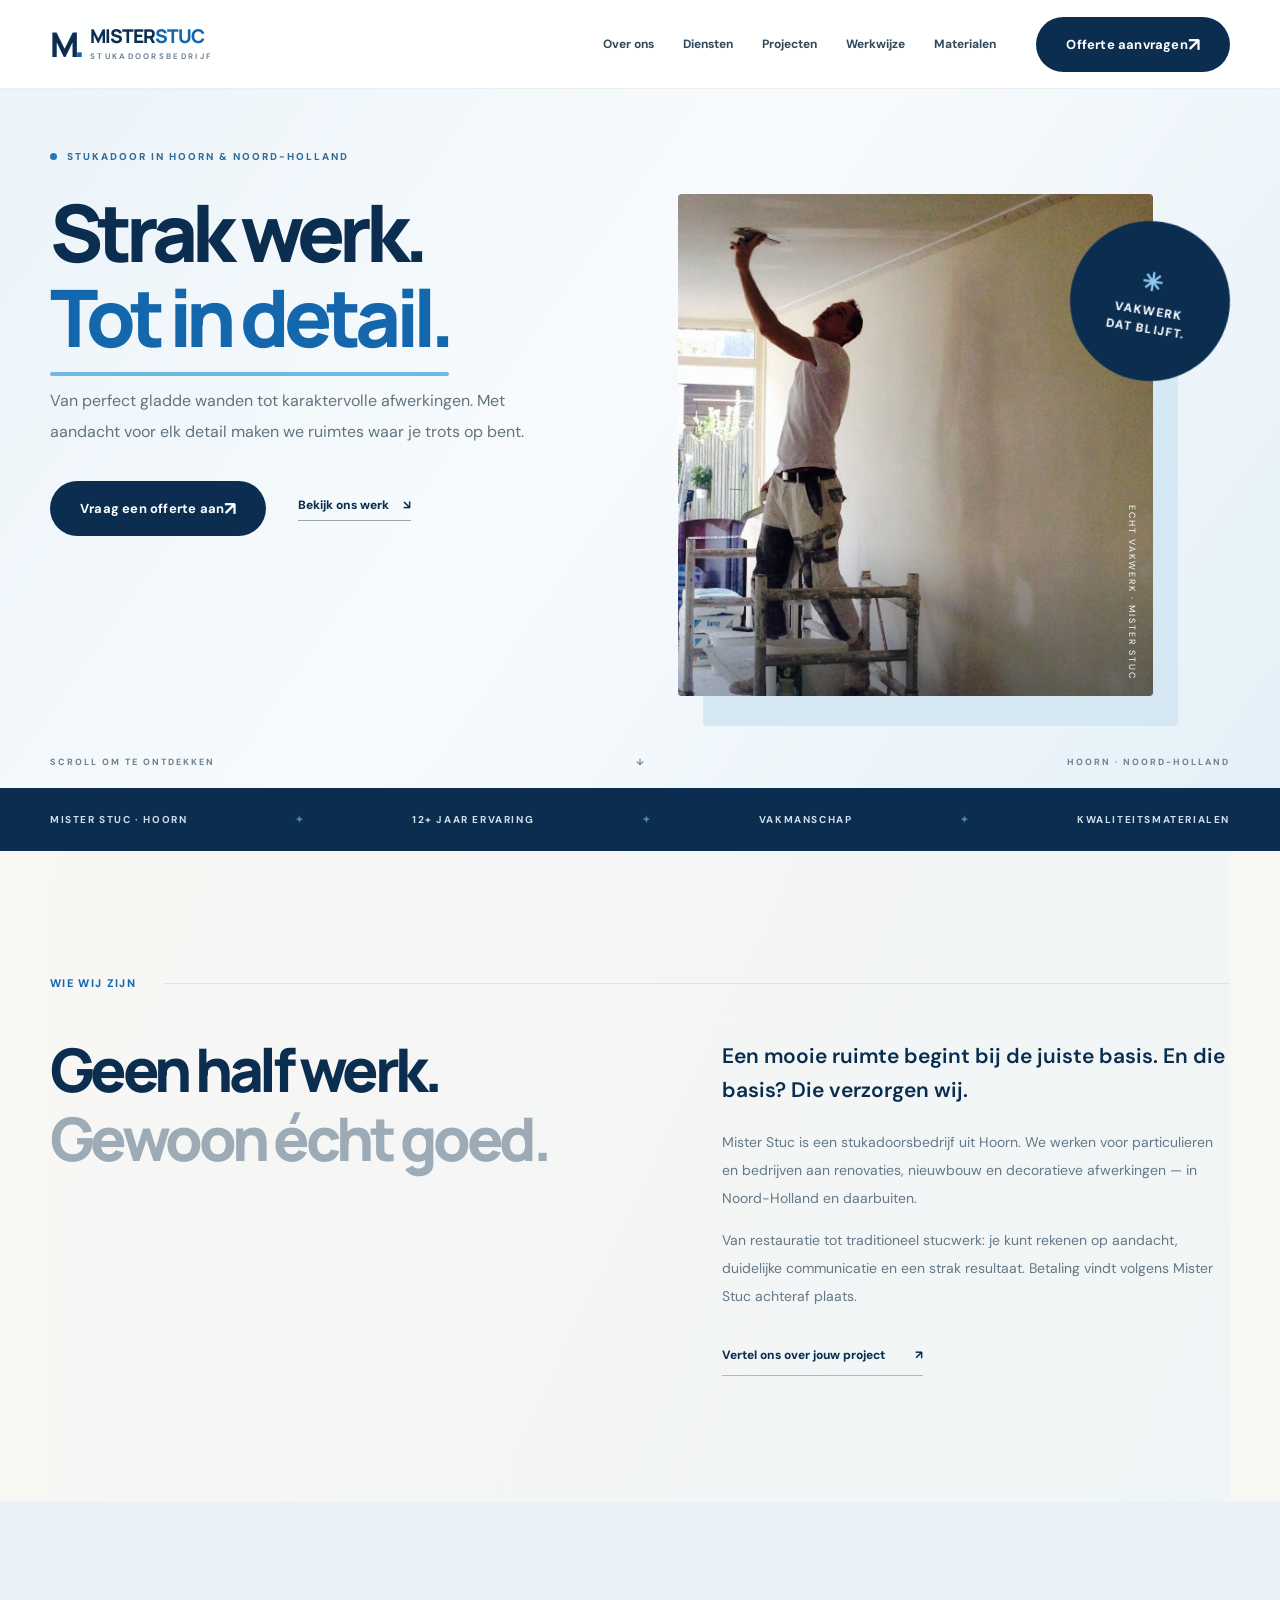
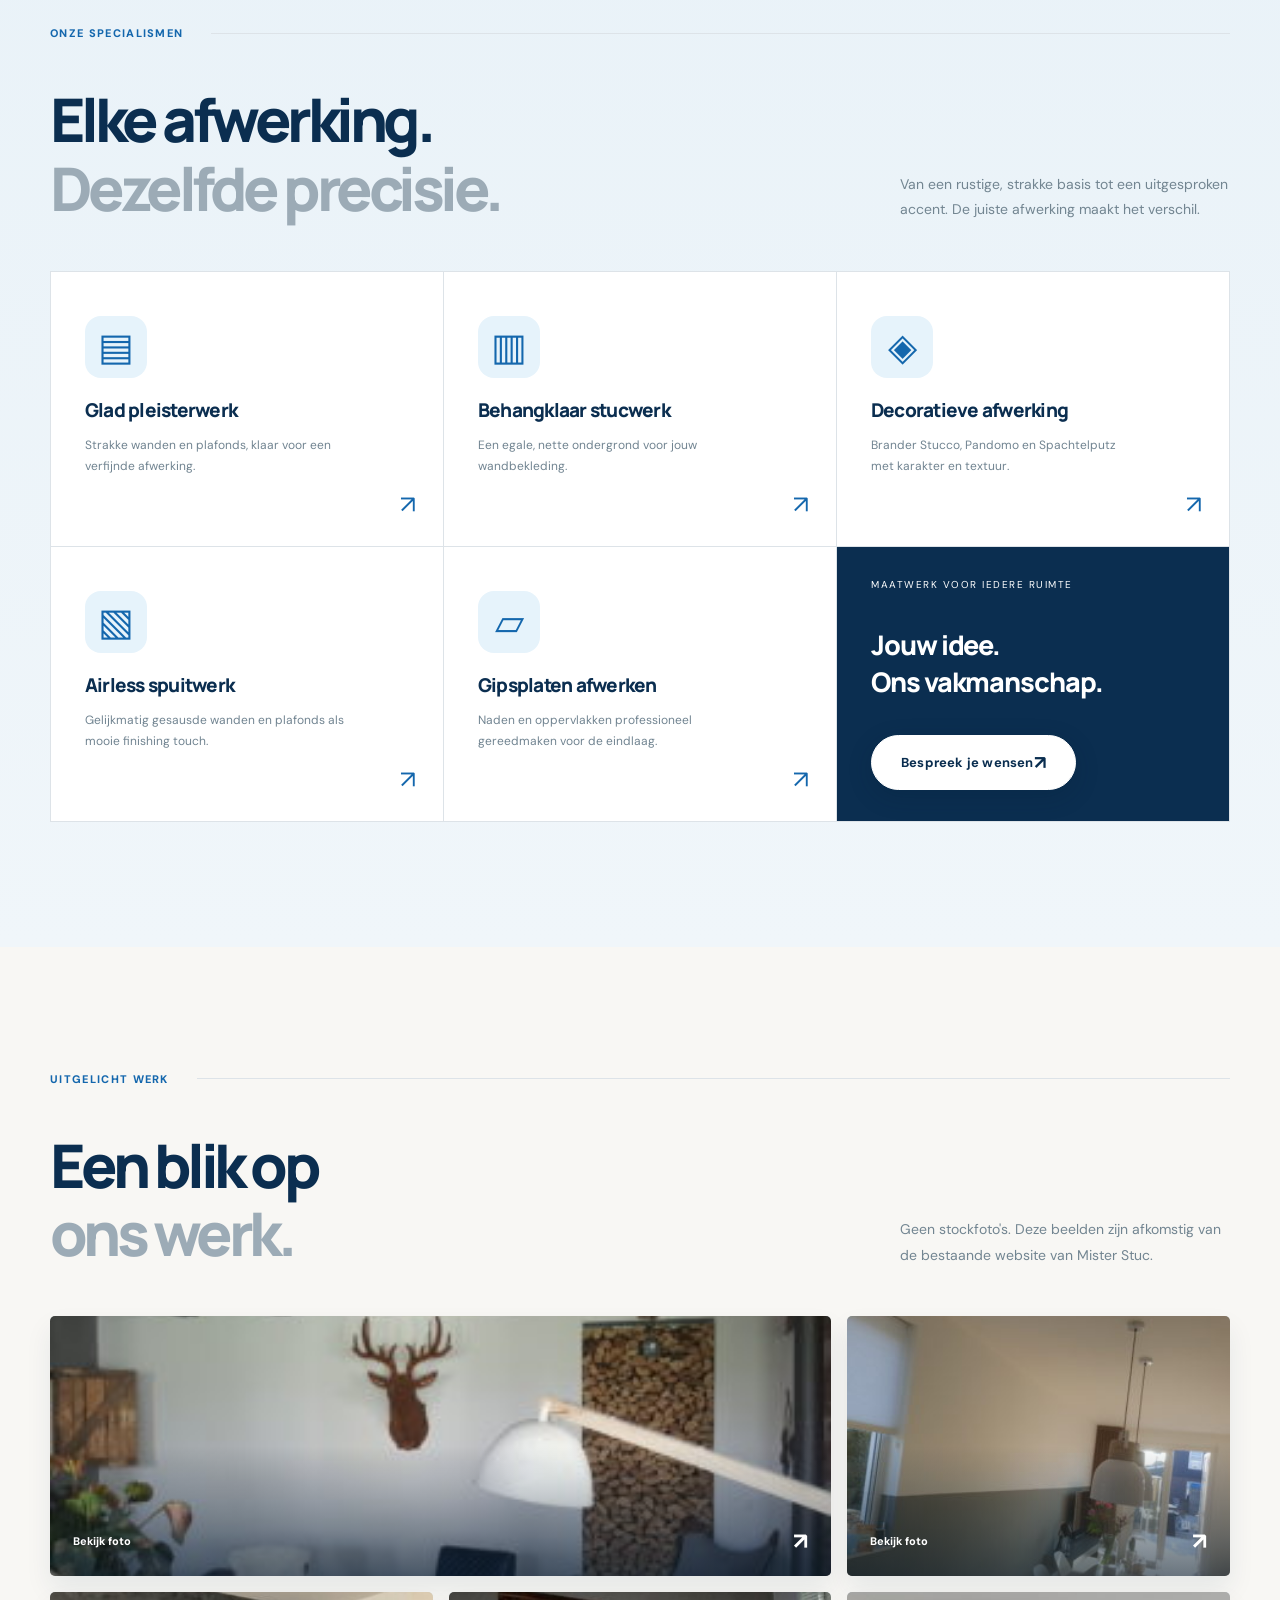
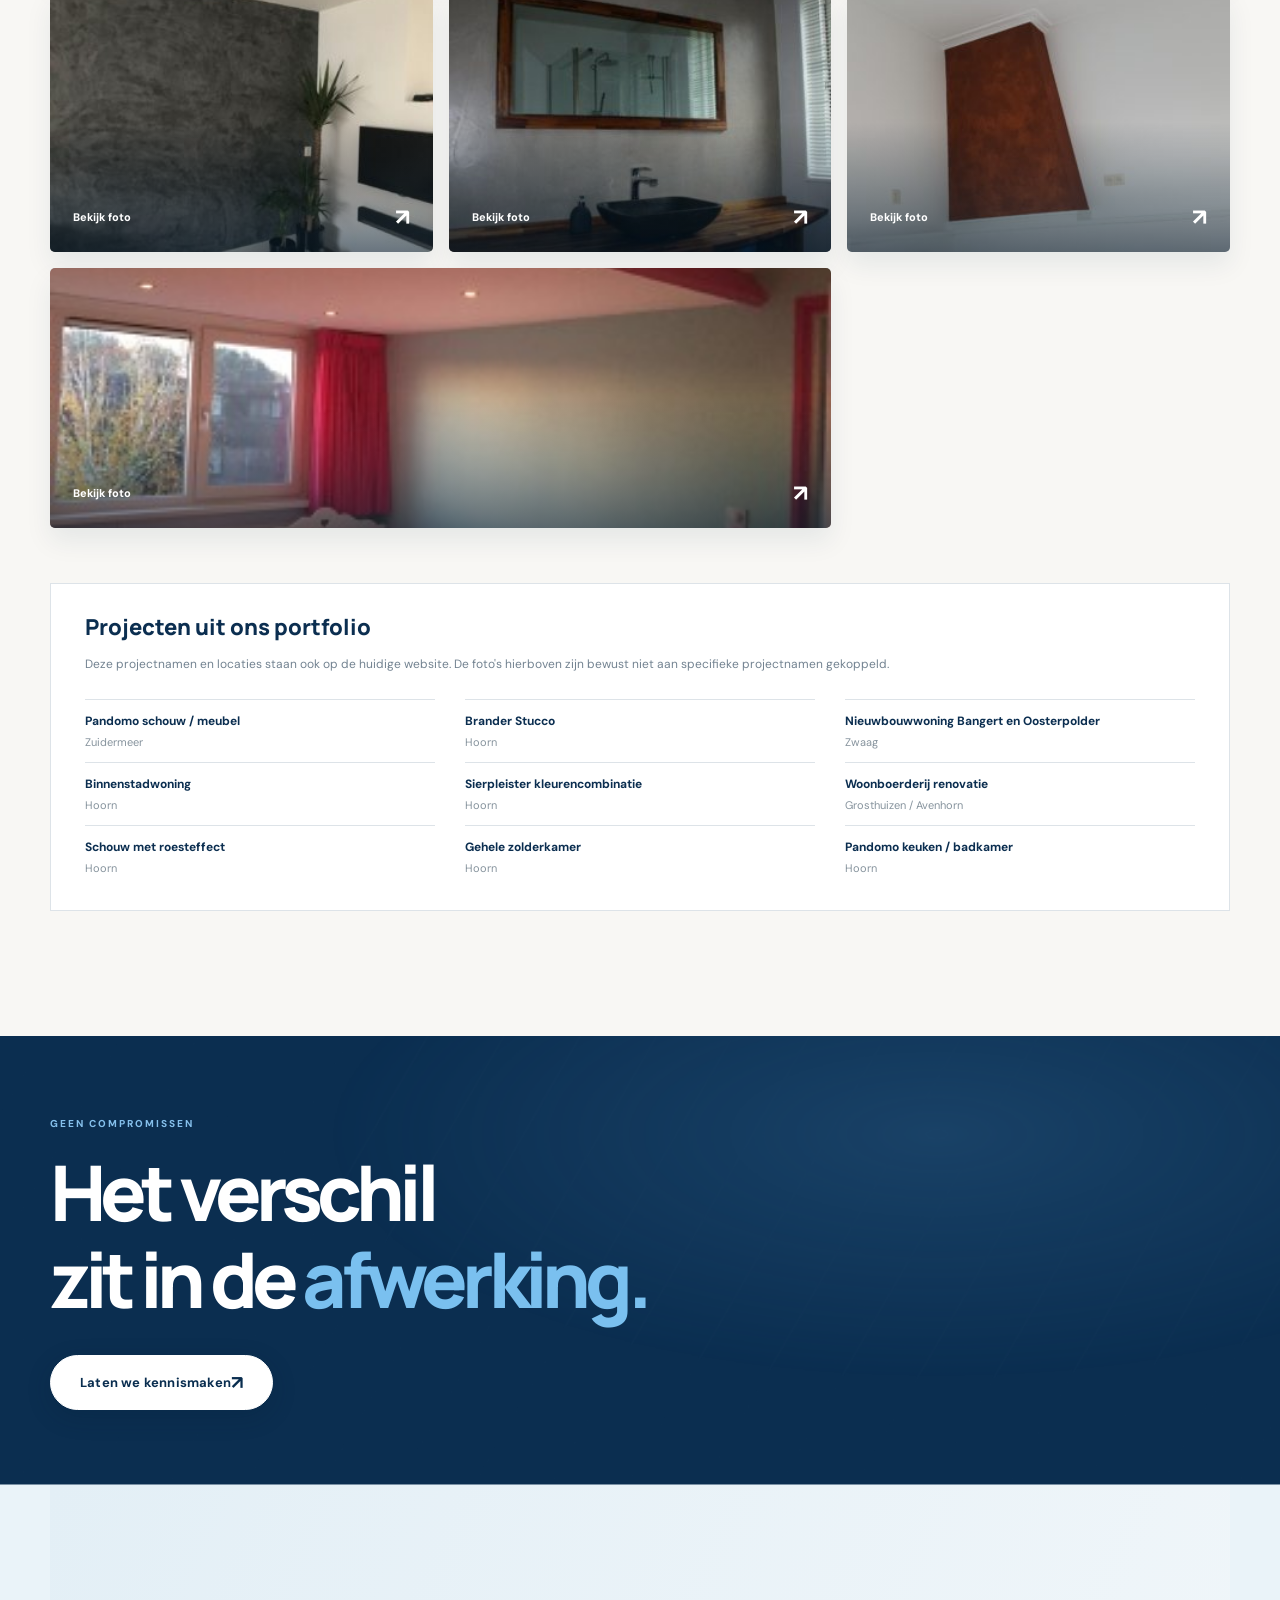
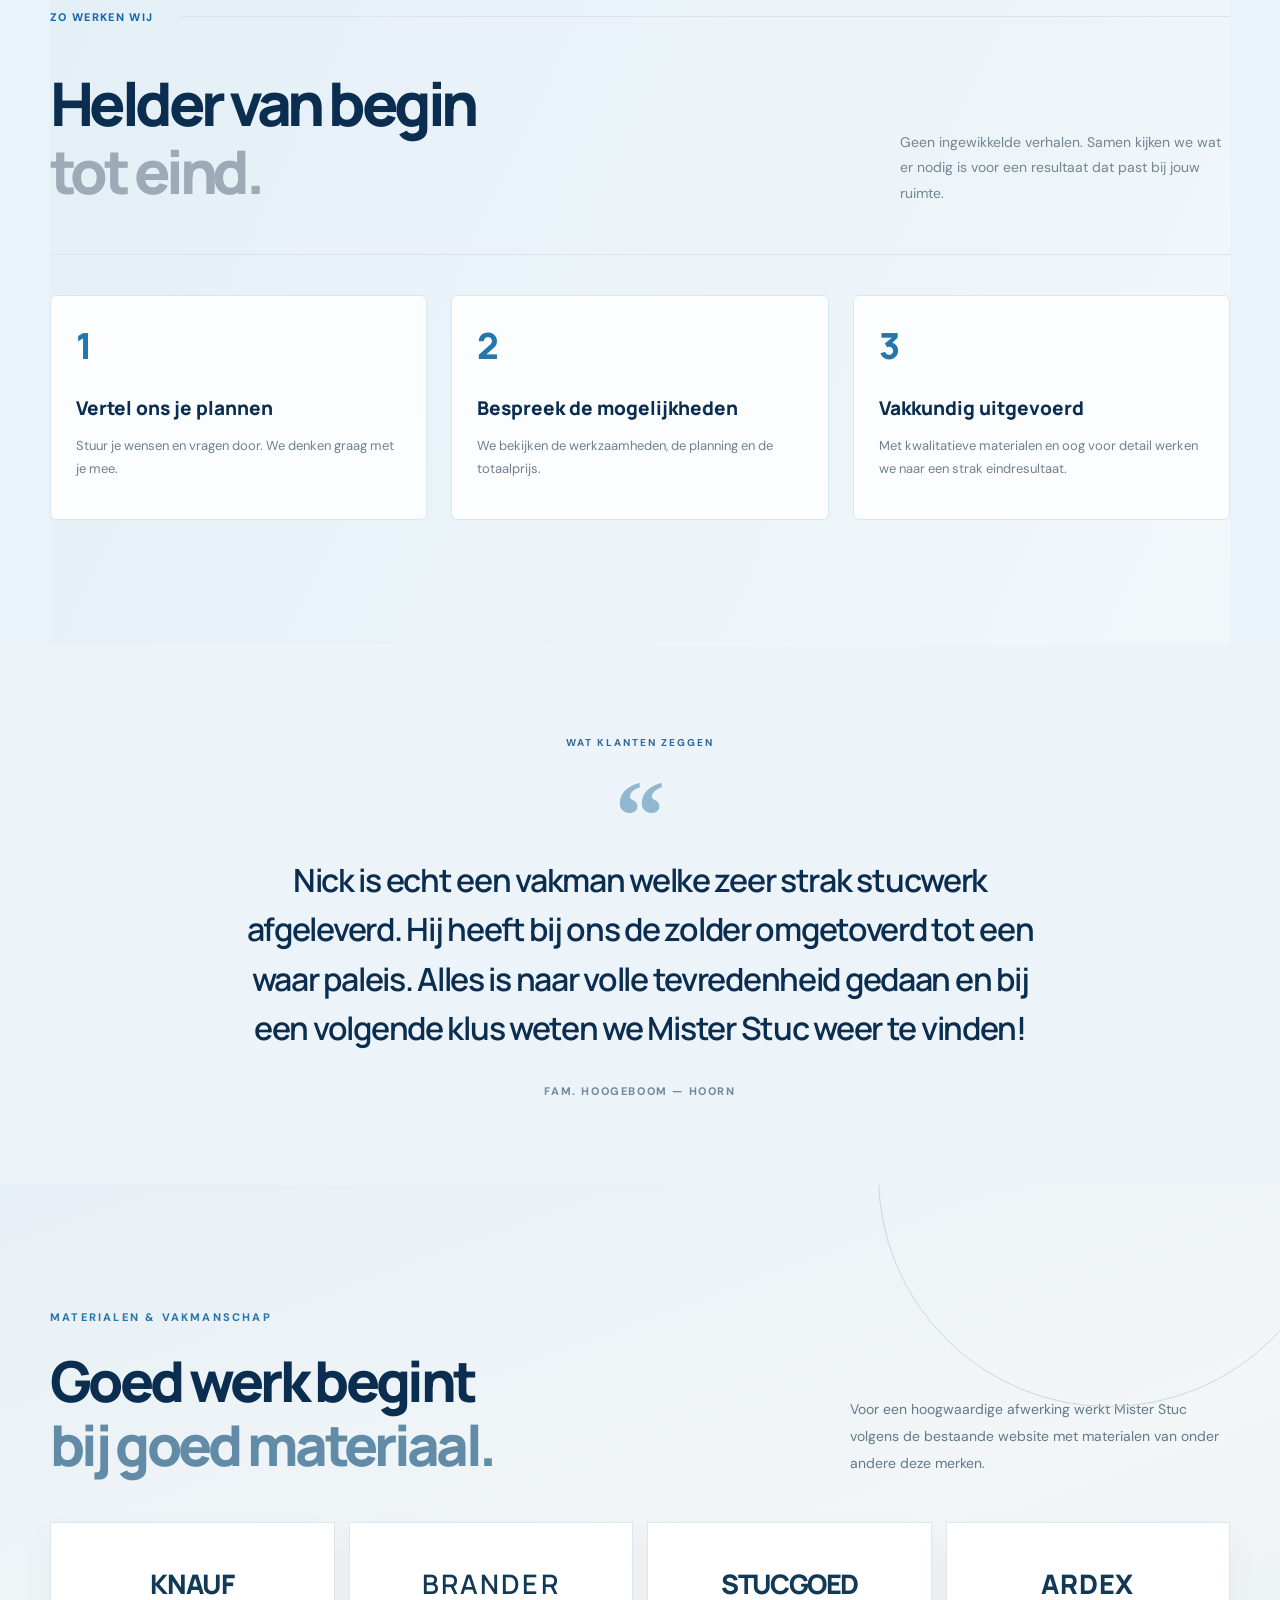
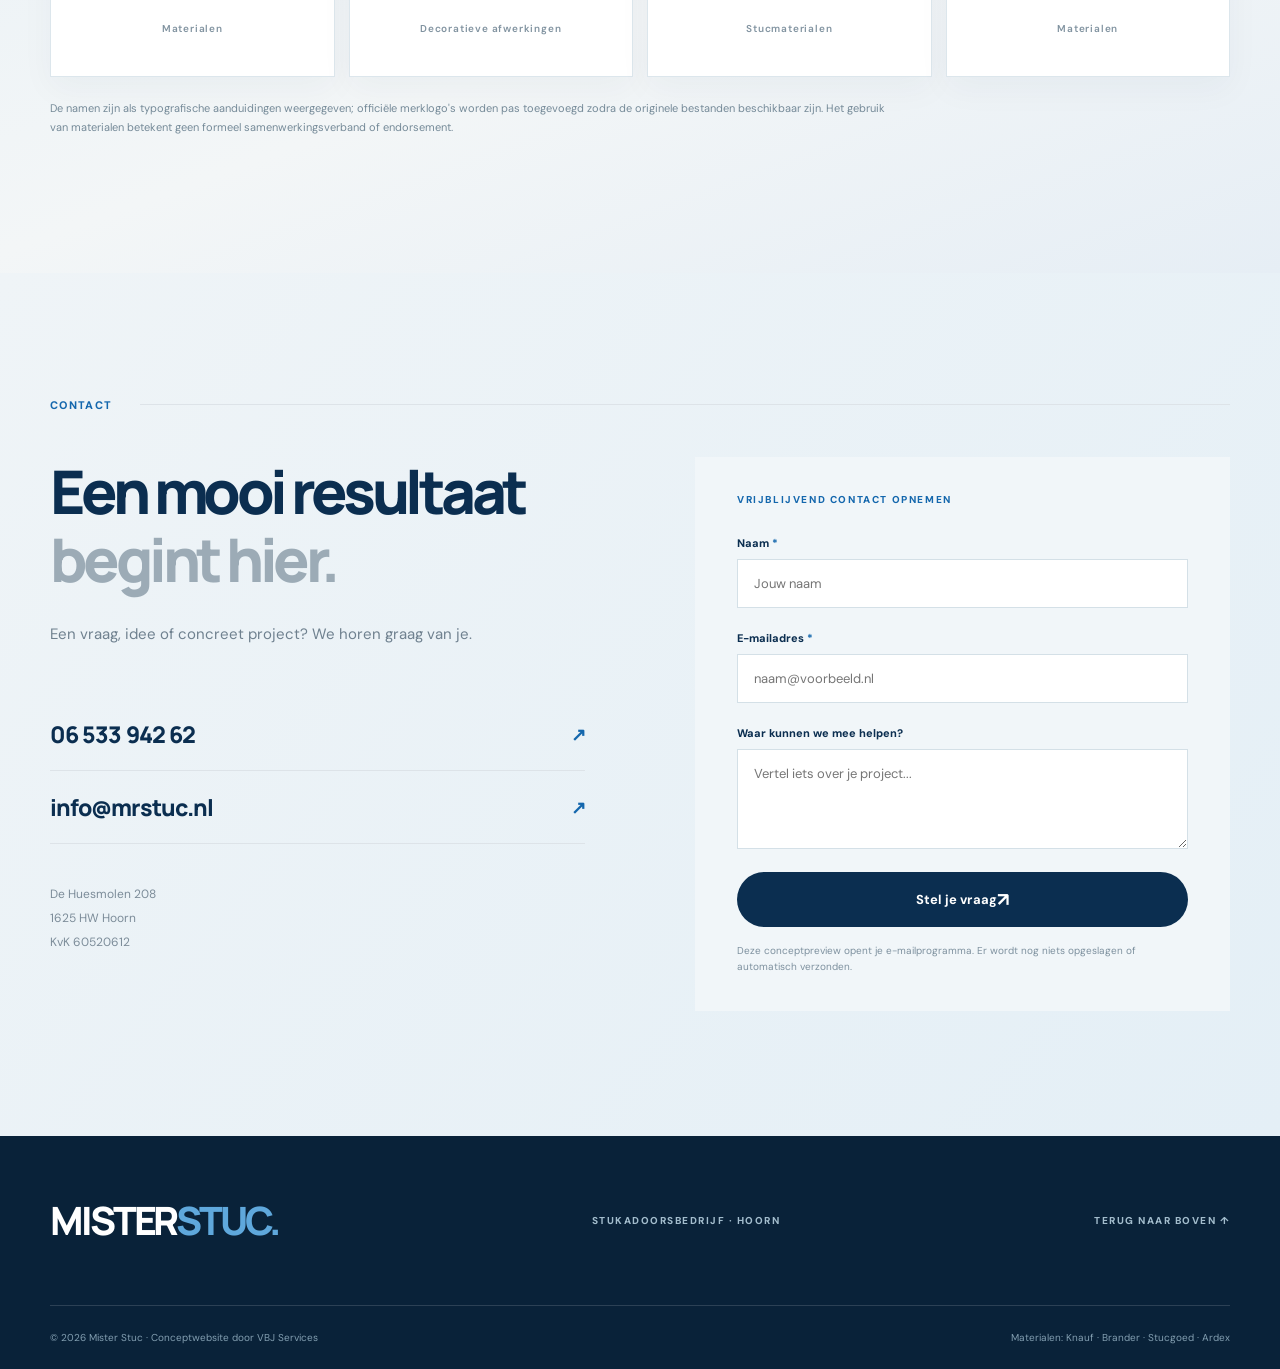
==== preview-standalone.html @ 0dc17541 "eerste website opzet mrstuc" ====
<!DOCTYPE html>

<html lang="nl"><head><meta charset="utf-8"/><meta content="width=device-width, initial-scale=1" name="viewport"/><meta content="#0a2d50" name="theme-color"/><meta content="Mister Stuc — ervaren stukadoor uit Hoorn voor glad pleisterwerk, decoratieve afwerkingen en airless spuitwerk. Bekijk ons werk." name="description"/><title>Mister Stuc | Vakmanschap dat je ziet</title><link href="https://fonts.googleapis.com" rel="preconnect"/><link crossorigin="" href="https://fonts.gstatic.com" rel="preconnect"/><link href="https://fonts.googleapis.com/css2?family=DM+Sans:wght@400;500;600;700&amp;family=Manrope:wght@400;500;600;700;800&amp;display=swap" rel="stylesheet"/><style>/* Mister Stuc - VBJ Services concept, self-hosted photography */
:root{--navy:#0b2e50;--deep:#092239;--blue:#1467ad;--sky:#e5f0f8;--cream:#f7f8f7;--ink:#172b39;--muted:#74818b;--line:#dde3e8;--sans:'DM Sans',Arial,sans-serif;--display:'Manrope',Arial,sans-serif}*{box-sizing:border-box}html{scroll-behavior:smooth;scroll-padding-top:90px}body{margin:0;color:var(--ink);font-family:var(--sans);background:#fff;overflow-x:hidden}button,input,textarea{font:inherit}button,a{-webkit-tap-highlight-color:transparent}button{cursor:pointer}a{color:inherit;text-decoration:none}img{display:block;max-width:100%}.wrap{width:min(1320px,calc(100% - 100px));margin-inline:auto}.progress{position:fixed;top:0;left:0;height:3px;width:0;background:#4ea5e4;z-index:200}.header{position:fixed;top:0;left:0;right:0;z-index:100;background:rgba(255,255,255,.95);backdrop-filter:blur(16px);border-bottom:1px solid rgba(15,39,61,.08);transition:box-shadow .3s}.header.scrolled{box-shadow:0 8px 25px #09223912}.nav{display:flex;align-items:center;gap:40px;min-height:88px}.brand{display:flex;align-items:center;gap:10px;margin-right:auto}.brand-icon{font:800 34px var(--display);letter-spacing:-5px;color:var(--navy)}.brand-icon span{color:var(--blue)}.brand-title{font:800 19px/1 var(--display);letter-spacing:-1px;color:var(--navy)}.brand-title>span{color:var(--blue)}.brand-title small{display:block;font:600 8px var(--sans);letter-spacing:2.3px;margin-top:5px;color:#657989}.nav-links{display:flex;align-items:center;gap:29px}.nav-links a{font-size:12px;font-weight:700;color:#304859;transition:color .2s}.nav-links a:hover{color:var(--blue)}.nav-mobile-cta{display:none}.btn{display:inline-flex;align-items:center;justify-content:space-between;gap:25px;padding:15px 22px;font-size:12px;font-weight:700;border:1px solid transparent;transition:transform .25s,background .25s,box-shadow .25s}.btn:hover{transform:translateY(-3px);box-shadow:0 12px 24px #08283d24}.btn span{font-size:19px;line-height:1}.btn-primary{background:var(--navy);color:white}.btn-primary:hover{background:var(--blue)}.btn-large{padding:19px 26px}.btn-white{background:white;color:var(--navy)}.menu-btn{display:none}.hero{padding-top:88px;min-height:740px;background:linear-gradient(110deg,#f7f9fa 0%,#f5f8fb 65%,#e4eef5 100%);overflow:hidden}.hero-grid{display:grid;grid-template-columns:1fr 1fr;gap:75px;align-items:center;min-height:628px}.hero-copy{padding:56px 0}.eyebrow{display:inline-flex;align-items:center;gap:10px;font-weight:800;letter-spacing:2px;font-size:10px;color:#326b99}.eyebrow-dot{width:7px;height:7px;background:#2878b8;display:inline-block;border-radius:100%}.hero h1,h2,.statement h2{font-family:var(--display);font-weight:800;letter-spacing:-.075em}.hero h1{font-size:clamp(52px,6.2vw,96px);line-height:1.07;color:var(--navy);margin:25px 0}.hero h1 em{color:var(--blue);font-style:normal}.hero-copy>p{max-width:485px;font-size:16px;line-height:1.95;color:#637481}.hero-actions{display:flex;align-items:center;gap:32px;margin:34px 0 55px}.text-link{font-size:12px;font-weight:800;border-bottom:1px solid #99a6ad;padding-bottom:7px}.text-link span{margin-left:11px}.hero-facts{display:flex;gap:37px;padding-top:24px;border-top:1px solid #d6e1e9}.hero-facts div{display:flex;flex-direction:column;gap:7px}.hero-facts strong{font:800 20px var(--display);color:var(--navy)}.hero-facts span{font-size:10px;color:#84939f;max-width:125px}.hero-visual{height:590px;position:relative;align-self:end;display:flex;align-items:center}.hero-photo{position:relative;width:86%;height:85%;overflow:hidden;background:#c6d6df;box-shadow:32px 34px 0 #dce9f2}.hero-photo:after{content:'';position:absolute;inset:0;background:linear-gradient(180deg,transparent 70%,#07172650)}.hero-photo img{width:100%;height:110%;object-fit:cover;object-position:center 42%;transform:translateY(var(--parallax,0px)) scale(1.07)}.vertical-label{position:absolute;z-index:2;right:15px;bottom:16px;color:white;font-size:9px;letter-spacing:2px;writing-mode:vertical-rl}.hero-sticker{position:absolute;right:0;top:12%;width:160px;height:160px;display:flex;justify-content:center;align-items:center;flex-direction:column;transform:rotate(9deg);background:var(--navy);color:white;z-index:2;border-radius:50%;text-align:center;font-size:12px;font-weight:800;letter-spacing:1.2px;line-height:1.5}.sticker-cross{font-size:25px;color:#8ec8ef}.corner-caption{position:absolute;bottom:10px;right:3px;font-size:10px;color:#6d8494;letter-spacing:1px}.hero-bottom{display:flex;justify-content:space-between;padding:16px 0 20px;font-size:9px;letter-spacing:2px;color:#6b8091;font-weight:700}.trust-strip{background:var(--navy);color:#cfdfeb}.trust-inner{display:flex;align-items:center;justify-content:space-between;gap:22px;padding:25px 0;font-size:10px;letter-spacing:1.6px;font-weight:700}.trust-inner>span:nth-child(even){color:#4984b3}.section{padding:125px 0}.section-label{display:flex;align-items:center;gap:28px;font-size:10px;font-weight:800;letter-spacing:2px;color:var(--blue);margin-bottom:45px}.rule{height:1px;background:var(--line);flex:1}.section h2{font-size:clamp(37px,4.7vw,66px);line-height:1.14;margin:0;color:var(--navy)}.muted{color:#9cabb6}.about-grid{display:grid;grid-template-columns:1.05fr .95fr;gap:110px}.about-copy{padding-top:5px}.about-copy p{color:#647887;font-size:14px;line-height:2}.about-copy .lead{font-size:21px;color:var(--ink);line-height:1.6;margin-top:0;font-weight:600}.inline-link{display:inline-flex;gap:30px;color:var(--navy);font-weight:800;font-size:12px;margin-top:23px;border-bottom:1px solid #a9b9c5;padding-bottom:12px}.services{background:#f5f8fa}.section-heading{display:flex;align-items:end;justify-content:space-between;gap:40px;margin-bottom:48px}.section-heading p{max-width:330px;color:#728591;font-size:14px;line-height:1.8;margin:0}.services-grid{display:grid;grid-template-columns:repeat(3,1fr);border-left:1px solid var(--line);border-top:1px solid var(--line)}.service{position:relative;min-height:275px;padding:31px 34px;border-right:1px solid var(--line);border-bottom:1px solid var(--line);background:white;transition:background .3s}.service:hover{background:#e8f1f8}.service-no{font-size:10px;font-weight:800;color:#92a5b2}.service-icon{font-size:38px;color:var(--blue);margin:13px 0 19px;font-weight:400}.service h3{font:800 19px var(--display);letter-spacing:-.04em;color:var(--navy);margin:0 0 10px}.service p{font-size:12px;line-height:1.8;color:#718491;max-width:260px}.service>a:not(.btn){position:absolute;bottom:25px;right:27px;font-size:25px;color:var(--blue)}.service-feature{background:var(--navy);color:white;display:flex;flex-direction:column;justify-content:space-between}.service-feature:hover{background:#164b78}.service-feature>span{font-size:10px;letter-spacing:1.5px}.service-feature h3{color:white;font-size:27px;margin:22px 0}.service-feature .btn{align-self:flex-start}.gallery{display:grid;grid-template-columns:repeat(3,1fr);grid-auto-rows:260px;gap:16px}.gallery-item{padding:0;border:0;text-align:left;position:relative;overflow:hidden;background:#d7e2e8}.gallery-wide{grid-column:span 2}.gallery-item img{width:100%;height:100%;object-fit:cover;transition:transform .7s cubic-bezier(.2,.8,.2,1)}.gallery-item:hover img{transform:scale(1.08)}.gallery-item:after{content:'';position:absolute;inset:0;background:linear-gradient(0deg,rgba(5,24,40,.6),transparent 50%);pointer-events:none}.gallery-item>span{position:absolute;bottom:20px;left:23px;right:23px;color:white;z-index:1;font-size:11px;font-weight:800;display:flex;align-items:center;gap:13px}.gallery-item>span b{opacity:.65}.gallery-item>span i{font-style:normal;font-size:23px;margin-left:auto}.project-index{margin-top:55px;padding:28px 34px 22px;border:1px solid var(--line);background:#fbfcfd}.project-index h3{font:800 22px var(--display);color:var(--navy);margin:0 0 8px}.project-index>p{font-size:12px;color:#738391;line-height:1.7;margin-bottom:25px}.project-names{display:grid;grid-template-columns:repeat(3,1fr);gap:0 30px}.project-names span{border-top:1px solid var(--line);font-size:12px;color:var(--navy);font-weight:700;padding:13px 0;display:flex;flex-direction:column;gap:6px}.project-names small{font-size:11px;color:#86939d;font-weight:400}.statement{background:var(--navy);color:white;position:relative;min-height:430px;display:flex;align-items:center;overflow:hidden}.statement-bg{position:absolute;inset:0;opacity:.18;background:radial-gradient(ellipse at 70% 20%,#5d9fd2,transparent 42%),repeating-linear-gradient(120deg,transparent,transparent 55px,#ffffff0c 56px,#ffffff0c 57px)}.statement-content{position:relative;padding:75px 0}.eyebrow.light{color:#85c0ec}.statement h2{font-size:clamp(45px,6vw,80px);line-height:1.13;margin:17px 0 32px}.statement h2 em{font-style:normal;color:#7ac0ef}.steps{display:grid;grid-template-columns:repeat(3,1fr);gap:45px;border-top:1px solid var(--line);padding-top:40px}.step>span{font:800 44px var(--display);color:#b7d5e9}.step h3{font:800 19px var(--display);color:var(--navy);margin:25px 0 8px}.step p{font-size:13px;line-height:1.8;color:#6f818e}.quote{background:#edf4f9}.quote-inner{padding:85px 0;text-align:center;max-width:800px}.quote-mark{font:800 100px Georgia,serif;color:#91b7d1;line-height:.8;margin-top:25px}.quote blockquote{font:600 clamp(20px,2.6vw,32px)/1.55 var(--display);letter-spacing:-.04em;color:var(--navy);margin:0 0 25px}.quote-author{font-size:11px;letter-spacing:1.6px;color:#728a9d;font-weight:800}.contact{background:#fcfdfd}.contact-grid{display:grid;grid-template-columns:1fr 1fr;gap:110px}.contact-grid>div>p{font-size:15px;color:#6f818f;line-height:1.8;margin:27px 0 50px}.contact-link{display:flex;align-items:center;justify-content:space-between;padding:20px 0;border-bottom:1px solid var(--line);font:800 23px var(--display);color:var(--navy);letter-spacing:-.04em}.contact-link span{font-size:18px;color:var(--blue)}.contact-address{font-size:12px;line-height:2;color:#7c8c99;margin-top:38px}.contact-form{background:#f1f6f9;padding:36px 42px;display:flex;flex-direction:column;align-items:stretch}.form-note{font-size:10px;letter-spacing:1.6px;color:var(--blue);font-weight:800;margin-bottom:30px}.contact-form label{font-size:11px;font-weight:800;color:var(--navy);margin:0 0 9px}.contact-form label span{color:var(--blue)}.contact-form input,.contact-form textarea{border:1px solid #d4e0e7;background:white;padding:15px 16px;margin:0 0 23px;outline:none;font-size:13px;color:var(--ink);border-radius:0;width:100%}.contact-form input:focus,.contact-form textarea:focus{border-color:var(--blue)}.contact-form .btn{width:100%;cursor:pointer}.contact-form small{font-size:10px;color:#7d909e;line-height:1.6;margin-top:16px}.footer{background:var(--deep);color:#a3bdcd}.footer-top{min-height:170px;display:flex;align-items:center;justify-content:space-between;gap:20px;border-bottom:1px solid #ffffff24}.footer-logo{font:800 39px var(--display);color:white;letter-spacing:-.08em}.footer-logo span{color:#5fa8dc}.footer-top>span,.footer-top>a:last-child{font-size:10px;letter-spacing:1.5px;font-weight:800}.footer-bottom{display:flex;justify-content:space-between;gap:20px;padding:25px 0;font-size:10px;color:#839fb1}.lightbox{position:fixed;inset:0;z-index:300;background:#061523f0;display:flex;flex-direction:column;align-items:center;justify-content:center;padding:45px 25px}.lightbox[hidden]{display:none}.lightbox img{max-height:75vh;max-width:min(100%,1000px);width:auto;object-fit:contain;box-shadow:0 20px 70px #0005}.lightbox p{font-size:10px;letter-spacing:2px;color:#b0c5d5;margin-top:20px}.lightbox-close{position:absolute;right:28px;top:19px;background:transparent;border:0;color:white;font-size:38px}.reveal{opacity:0;transform:translateY(25px);transition:opacity .7s ease,transform .7s ease}.reveal.visible{opacity:1;transform:translateY(0)}@media(max-width:1100px){.wrap{width:min(100% - 60px,1320px)}.nav{gap:20px}.nav-links{gap:15px}.hero-grid{gap:30px}.hero-sticker{width:120px;height:120px;font-size:10px}.about-grid,.contact-grid{gap:60px}.gallery{grid-auto-rows:220px}}@media(max-width:760px){.wrap{width:calc(100% - 38px)}.nav{min-height:72px}.header{height:72px}.nav-cta{display:none}.menu-btn{display:flex;margin-left:auto;background:transparent;border:0;flex-direction:column;gap:6px;padding:15px 5px}.menu-btn span{width:24px;height:2px;background:var(--navy);display:block}.nav-links{display:none;position:absolute;top:72px;left:0;right:0;background:white;padding:20px 25px 27px;flex-direction:column;align-items:stretch;gap:0;border-top:1px solid var(--line);box-shadow:0 18px 30px #132b4030}.nav-links.open{display:flex}.nav-links a{padding:13px 0;font-size:14px;border-bottom:1px solid var(--line)}.nav-mobile-cta{display:block!important;color:var(--blue)!important}.hero{padding-top:72px}.hero-grid{grid-template-columns:1fr;gap:12px;min-height:0}.hero-copy{padding:55px 0 15px}.hero h1{font-size:clamp(51px,12vw,76px)}.hero-copy>p{font-size:14px}.hero-actions{flex-wrap:wrap;gap:18px;margin:27px 0 36px}.hero-facts{gap:20px}.hero-facts strong{font-size:17px}.hero-visual{height:440px;align-self:auto;margin-bottom:15px}.hero-photo{width:83%;height:90%}.hero-sticker{right:2%;top:12%}.hero-bottom{padding:6px 0 18px}.hero-bottom span:last-child{display:none}.trust-inner{gap:15px;flex-wrap:wrap;justify-content:center}.trust-inner span:first-child{flex-basis:100%;text-align:center}.section{padding:80px 0}.section-label{margin-bottom:28px}.about-grid,.contact-grid{grid-template-columns:1fr;gap:28px}.section-heading{align-items:start;flex-direction:column;gap:20px}.services-grid{grid-template-columns:repeat(2,1fr)}.service{padding:25px 23px;min-height:260px}.gallery{grid-template-columns:repeat(2,1fr);grid-auto-rows:190px;gap:10px}.gallery-wide{grid-column:span 2}.project-names{grid-template-columns:repeat(2,1fr)}.steps{grid-template-columns:1fr;gap:12px}.step{display:grid;grid-template-columns:70px 1fr;align-items:start;gap:20px}.step h3{margin:3px 0 5px}.step p{margin-top:0}.contact-form{padding:28px 24px}.footer-top{min-height:140px;flex-wrap:wrap;justify-content:space-between}.footer-top>span{display:none}.footer-bottom{flex-direction:column}.statement{min-height:350px}}@media(max-width:480px){.hero-facts{gap:12px}.hero-facts strong{font-size:15px}.hero-sticker{height:100px;width:100px}.hero-visual{height:375px}.services-grid{grid-template-columns:1fr}.service{min-height:230px}.gallery{grid-template-columns:1fr;grid-auto-rows:220px}.gallery-wide{grid-column:span 1}.gallery-item{grid-column:span 1}.project-names{grid-template-columns:1fr}.trust-inner span:nth-child(6),.trust-inner span:nth-child(7){display:none}.contact-link{font-size:19px}.footer-logo{font-size:30px}}@media(prefers-reduced-motion:reduce){*,*:before,*:after{scroll-behavior:auto!important;transition:none!important;animation:none!important}.reveal{opacity:1;transform:none}}
/* Premium refinement */
.btn{border-radius:999px;justify-content:center;gap:0;padding:17px 29px;font-size:13px;letter-spacing:.015em;position:relative;overflow:hidden;isolation:isolate;transition:transform .32s,box-shadow .32s,background .32s}.btn:before{content:"";position:absolute;inset:0;background:linear-gradient(120deg,#1967a5,#409ad0);z-index:-1;transform:translateY(102%);transition:transform .45s cubic-bezier(.16,1,.3,1)}.btn:hover:before{transform:translateY(0)}.btn-primary:hover{background:#0b2e50;box-shadow:0 15px 36px #0b2e503d}.btn-white:before{background:#dbeefb}.btn-white:hover{background:#fff;color:#092c50}.hero{position:relative;background:linear-gradient(115deg,#fcfdfe,#f4f9fc 60%,#e2f1fa)}.hero-photo{border-radius:4px;box-shadow:25px 30px 0 #d6e8f4}.hero h1 em{position:relative}.hero h1 em:after{content:"";position:absolute;left:0;right:0;bottom:-5px;height:4px;border-radius:9px;background:#6cb9e6;animation:drawLine 1.15s .5s both;transform-origin:left}@keyframes drawLine{from{transform:scaleX(0)}to{transform:scaleX(1)}}.hero-title{opacity:0;transform:translateY(30px);animation:titleIn 1s .2s cubic-bezier(.16,1,.3,1) forwards}@keyframes titleIn{to{opacity:1;transform:none}}.hero-facts strong{font-variant-numeric:tabular-nums;letter-spacing:-.04em;font-size:clamp(18px,2vw,25px)}.count-up{display:inline-block;font-variant-numeric:tabular-nums}.section-label{letter-spacing:.12em;font-size:11px}.service{transition:transform .4s,box-shadow .4s,background .4s}.service:hover{transform:translateY(-5px);box-shadow:0 17px 35px #0a2e5014;z-index:2;background:white}.service-icon{width:62px;height:62px;display:grid;place-items:center;border-radius:16px;background:#e6f3fb}.gallery-item{border-radius:5px;box-shadow:0 13px 27px #0a2e5014}.gallery-item:hover{transform:translateY(-4px);box-shadow:0 19px 38px #0a2e5028}.steps{gap:24px}.step{padding:25px;border:1px solid #dae7f0;border-radius:6px;background:#fbfdff}.step>span{color:#2476ac;font-size:36px}.reveal{opacity:0;transition:opacity .9s cubic-bezier(.16,1,.3,1),transform .9s cubic-bezier(.16,1,.3,1),filter .9s;transition-delay:var(--delay,0ms)}.reveal-up{transform:translateY(45px)}.reveal-scale{transform:translateY(18px) scale(.95)}.reveal-blur{transform:translateY(20px);filter:blur(7px)}.reveal-slide{transform:translateX(-36px)}.reveal.visible{opacity:1;transform:none;filter:none}.statement-bg{will-change:transform}@media(max-width:760px){.btn{padding:16px 24px}.steps{gap:14px}.step{padding:17px}.hero-facts strong{font-size:17px}}@media(prefers-reduced-motion:reduce){.hero-title{opacity:1;transform:none;animation:none}.hero h1 em:after{animation:none}.reveal{opacity:1;transform:none;filter:none}.statement-bg{transform:none!important}}

/* Premium V3 — color rhythm, scroll-progress numbers and accessible contrast */
:root{--warm:#f8f7f4;--ice:#eaf3f9;--slate:#e2edf4;--ink:#092d4f}
body{background:var(--warm)}
.hero{background:linear-gradient(125deg,#eaf3f9 0%,#f8fbfd 48%,#e4f0f8 100%)}
.about.soft-section{background:linear-gradient(115deg,#f8f7f4,#f0f5f7);box-shadow:0 0 0 100vmax #f8f7f4;clip-path:inset(0 -100vmax)}
.services{background:linear-gradient(180deg,#e9f2f8 0%,#f0f6fa 100%)}
.projects{background:#f8f7f4}
.process.soft-section{background:linear-gradient(115deg,#e3eff6,#f2f7fa);box-shadow:0 0 0 100vmax #eaf3f9;clip-path:inset(0 -100vmax)}
.contact{background:linear-gradient(130deg,#eff4f7,#e4eff6)}
.project-index{background:#fff}
.hero-facts.scroll-stats{opacity:0;transform:translateY(34px);filter:blur(8px);transition:opacity .75s cubic-bezier(.16,1,.3,1),transform .85s cubic-bezier(.16,1,.3,1),filter .8s cubic-bezier(.16,1,.3,1);pointer-events:none}
.hero-facts.scroll-stats.stats-visible{opacity:1;transform:translateY(0);filter:blur(0);pointer-events:auto}
.scroll-stats .count-up{font-variant-numeric:tabular-nums}
.btn-white.contrast-button,.btn-white.contrast-button:visited{background:#fff;color:#092d4f!important;border:1px solid #fff;box-shadow:0 7px 24px #071e3433}
.btn-white.contrast-button:hover,.btn-white.contrast-button:focus-visible{background:#d4eaf8!important;color:#092d4f!important;border-color:#d4eaf8;box-shadow:0 14px 33px #071e3440;transform:translateY(-3px)}
.btn-white.contrast-button::before{background:#d4eaf8!important}
.btn-white.contrast-button:focus-visible{outline:3px solid #62aee4;outline-offset:4px}
.btn-primary:hover,.btn-primary:focus-visible{color:#fff!important}
@media(prefers-reduced-motion:reduce){.hero-facts.scroll-stats{opacity:1;transform:none;filter:none;transition:none}}

/* Premium V4 — authentic material/brand presentation */
.brand-partners{background:linear-gradient(160deg,#e7f0f6 0%,#f3f6f7 58%,#e6eef5 100%);position:relative;overflow:hidden}
.brand-partners:before{content:"";position:absolute;width:460px;height:460px;border:1px solid #c8d9e4;border-radius:50%;top:-240px;right:-60px;pointer-events:none}
.brand-kicker{font:800 11px var(--sans);letter-spacing:.2em;color:#2876af;margin-bottom:25px}
.brand-intro{display:flex;justify-content:space-between;align-items:end;gap:40px;margin-bottom:46px}
.brand-intro h2{font-size:clamp(38px,4.4vw,63px);line-height:1.13;letter-spacing:-.065em;margin:0;color:var(--navy)}
.brand-intro h2 span{color:#628ba7}
.brand-intro p{font-size:14px;line-height:1.9;color:#617988;max-width:380px;margin:0}
.brands-grid{display:grid;grid-template-columns:repeat(4,1fr);gap:14px}
.brand-tile{min-height:155px;display:flex;align-items:center;justify-content:center;flex-direction:column;gap:20px;background:#fff;border:1px solid #dce6ec;box-shadow:0 12px 32px #18384d0a;transition:transform .35s ease,box-shadow .35s ease,border .35s ease}
.brand-tile:hover{transform:translateY(-7px);box-shadow:0 19px 43px #18384d1b;border-color:#94b9d0}
.brand-lettering{font:800 clamp(18px,2.1vw,28px) var(--display);letter-spacing:-.04em;color:#123956}
.brand-lettering.brander{font-weight:600;letter-spacing:.08em}
.brand-lettering.stucgoed{letter-spacing:-.06em}
.brand-lettering.ardex{letter-spacing:.03em}
.brand-tile small{font:600 10px var(--sans);color:#8193a0;letter-spacing:.08em}
.brand-disclaimer{margin-top:22px;font-size:11px;line-height:1.7;color:#758a98;max-width:850px}
@media(max-width:850px){.brand-intro{flex-direction:column;align-items:start}.brands-grid{grid-template-columns:repeat(2,1fr)}}
@media(max-width:520px){.brands-grid{gap:10px}.brand-tile{min-height:128px}.brand-lettering{font-size:18px}.brand-partners{padding-block:80px}}
</style></head>
<body><div class="progress" id="progress"></div><header class="header" id="header"><div class="wrap nav"><a aria-label="Mister Stuc, naar boven" class="brand" href="#top" title="Typografisch conceptlogo — origineel Mister Stuc-logo kan later worden geplaatst"><span class="brand-icon">M<span>.</span></span><span class="brand-title">MISTER<span>STUC</span><small>STUKADOORSBEDRIJF</small></span></a><nav aria-label="Hoofdnavigatie" class="nav-links" id="navLinks"><a href="#over">Over ons</a><a href="#diensten">Diensten</a><a href="#projecten">Projecten</a><a href="#werkwijze">Werkwijze</a><a href="#merken">Materialen</a><a class="nav-mobile-cta" href="#contact">Offerte aanvragen</a></nav><a class="btn btn-primary nav-cta" href="#contact">Offerte aanvragen <span>↗</span></a><button aria-controls="navLinks" aria-expanded="false" aria-label="Menu openen" class="menu-btn" id="menuBtn" type="button"><span></span><span></span></button></div></header>
<main id="top"><section class="hero"><div class="hero-grid wrap"><div class="hero-copy"><div class="eyebrow"><span class="eyebrow-dot"></span> STUKADOOR IN HOORN &amp; NOORD-HOLLAND</div><h1>Strak werk.<br/><em>Tot in detail.</em></h1><p>Van perfect gladde wanden tot karaktervolle afwerkingen. Met aandacht voor elk detail maken we ruimtes waar je trots op bent.</p><div class="hero-actions"><a class="btn btn-primary btn-large" href="#contact">Vraag een offerte aan <span>↗</span></a><a class="text-link" href="#projecten">Bekijk ons werk <span>↘</span></a></div><div class="hero-facts scroll-stats" id="scrollStats"><div><strong><span aria-label="12+" class="count-up" data-step="2" data-suffix="+" data-target="12">0+</span> jaar</strong><span>ervaring*</span></div><div><strong><span aria-label="100%" class="count-up" data-step="5" data-suffix="%" data-target="100">0%</span></strong><span>garantie volgens Mister Stuc</span></div><div><strong>Hoorn</strong><span>actief in Noord-Holland</span></div></div></div><div class="hero-visual"><div class="hero-photo" data-parallax=""><img alt="Stukadoor van Mister Stuc aan het werk aan een plafond" fetchpriority="high" src="[data-uri]"/><span class="vertical-label">ECHT VAKWERK · MISTER STUC</span></div><div class="hero-sticker"><span class="sticker-cross">✳</span><span>VAKWERK<br/>DAT BLIJFT.</span></div></div></div><div class="hero-bottom wrap"><span>SCROLL OM TE ONTDEKKEN</span><span>↓</span><span>HOORN · NOORD-HOLLAND</span></div></section>
<section class="trust-strip"><div class="wrap trust-inner"><span>MISTER STUC · HOORN</span><span>✦</span><span>12+ JAAR ERVARING</span><span>✦</span><span>VAKMANSCHAP</span><span>✦</span><span>KWALITEITSMATERIALEN</span></div></section>
<section class="section about wrap soft-section" id="over"><div class="section-label reveal"><span>WIE WIJ ZIJN</span><span class="rule"></span></div><div class="about-grid"><div class="reveal"><h2>Geen half werk.<br/><span class="muted">Gewoon écht goed.</span></h2></div><div class="about-copy reveal"><p class="lead">Een mooie ruimte begint bij de juiste basis. En die basis? Die verzorgen wij.</p><p>Mister Stuc is een stukadoorsbedrijf uit Hoorn. We werken voor particulieren en bedrijven aan renovaties, nieuwbouw en decoratieve afwerkingen — in Noord-Holland en daarbuiten.</p><p>Van restauratie tot traditioneel stucwerk: je kunt rekenen op aandacht, duidelijke communicatie en een strak resultaat. Betaling vindt volgens Mister Stuc achteraf plaats.</p><a class="inline-link" href="#contact">Vertel ons over jouw project <span>↗</span></a></div></div></section>
<section class="section services" id="diensten"><div class="wrap"><div class="section-label reveal"><span>ONZE SPECIALISMEN</span><span class="rule"></span></div><div class="section-heading reveal"><h2>Elke afwerking.<br/><span class="muted">Dezelfde precisie.</span></h2><p>Van een rustige, strakke basis tot een uitgesproken accent. De juiste afwerking maakt het verschil.</p></div><div class="services-grid"><article class="service reveal"><div class="service-icon">▤</div><h3>Glad pleisterwerk</h3><p>Strakke wanden en plafonds, klaar voor een verfijnde afwerking.</p><a aria-label="Vraag offerte aan voor glad pleisterwerk" href="#contact">↗</a></article><article class="service reveal"><div class="service-icon">▥</div><h3>Behangklaar stucwerk</h3><p>Een egale, nette ondergrond voor jouw wandbekleding.</p><a aria-label="Vraag offerte aan voor behangklaar stucwerk" href="#contact">↗</a></article><article class="service reveal"><div class="service-icon">◈</div><h3>Decoratieve afwerking</h3><p>Brander Stucco, Pandomo en Spachtelputz met karakter en textuur.</p><a aria-label="Vraag offerte aan voor decoratieve afwerking" href="#contact">↗</a></article><article class="service reveal"><div class="service-icon">▧</div><h3>Airless spuitwerk</h3><p>Gelijkmatig gesausde wanden en plafonds als mooie finishing touch.</p><a aria-label="Vraag offerte aan voor airless spuitwerk" href="#contact">↗</a></article><article class="service reveal"><div class="service-icon">▱</div><h3>Gipsplaten afwerken</h3><p>Naden en oppervlakken professioneel gereedmaken voor de eindlaag.</p><a aria-label="Vraag offerte aan voor gipsplaten afwerken" href="#contact">↗</a></article><article class="service service-feature reveal"><span>MAATWERK VOOR IEDERE RUIMTE</span><h3>Jouw idee.<br/>Ons vakmanschap.</h3><a class="btn btn-white contrast-button" href="#contact">Bespreek je wensen <span>↗</span></a></article></div></div></section>
<section class="section projects wrap" id="projecten"><div class="section-label reveal"><span>UITGELICHT WERK</span><span class="rule"></span></div><div class="section-heading reveal"><h2>Een blik op<br/><span class="muted">ons werk.</span></h2><p>Geen stockfoto's. Deze beelden zijn afkomstig van de bestaande website van Mister Stuc.</p></div><div class="gallery"><button aria-label="Bekijk projectfoto 1 groot" class="gallery-item gallery-wide reveal" data-img="02" type="button"><img alt="Interieur met donker balkenplafond en decoratief stucwerk" loading="lazy" src="[data-uri]"/><span> Bekijk foto <i>↗</i></span></button><button aria-label="Bekijk projectfoto 2 groot" class="gallery-item reveal" data-img="03" type="button"><img alt="Lichte eetkamer met tweekleurig afgewerkte wanden" loading="lazy" src="[data-uri]"/><span> Bekijk foto <i>↗</i></span></button><button aria-label="Bekijk projectfoto 3 groot" class="gallery-item reveal" data-img="04" type="button"><img alt="Woonkamer met decoratieve grijze structuurwand" loading="lazy" src="[data-uri]"/><span> Bekijk foto <i>↗</i></span></button><button aria-label="Bekijk projectfoto 4 groot" class="gallery-item reveal" data-img="05" type="button"><img alt="Badkamer met grijze wandafwerking en houten wastafelblad" loading="lazy" src="[data-uri]"/><span> Bekijk foto <i>↗</i></span></button><button aria-label="Bekijk projectfoto 5 groot" class="gallery-item reveal" data-img="06" type="button"><img alt="Slaapkamer met roze plafondaccent" loading="lazy" src="[data-uri]"/><span> Bekijk foto <i>↗</i></span></button><button aria-label="Bekijk projectfoto 6 groot" class="gallery-item gallery-wide reveal" data-img="07" type="button"><img alt="Witte kamer met roestkleurige decoratieve schouw" loading="lazy" src="[data-uri]"/><span> Bekijk foto <i>↗</i></span></button></div><div class="project-index reveal"><h3>Projecten uit ons portfolio</h3><p>Deze projectnamen en locaties staan ook op de huidige website. De foto's hierboven zijn bewust niet aan specifieke projectnamen gekoppeld.</p><div class="project-names"><span>Pandomo schouw / meubel <small>Zuidermeer</small></span><span>Brander Stucco <small>Hoorn</small></span><span>Nieuwbouwwoning Bangert en Oosterpolder <small>Zwaag</small></span><span>Binnenstadwoning <small>Hoorn</small></span><span>Sierpleister kleurencombinatie <small>Hoorn</small></span><span>Woonboerderij renovatie <small>Grosthuizen / Avenhorn</small></span><span>Schouw met roesteffect <small>Hoorn</small></span><span>Gehele zolderkamer <small>Hoorn</small></span><span>Pandomo keuken / badkamer <small>Hoorn</small></span></div></div></section>
<section class="statement"><div class="statement-bg" data-parallax=""></div><div class="wrap statement-content reveal"><span class="eyebrow light">GEEN COMPROMISSEN</span><h2>Het verschil<br/>zit in de <em>afwerking.</em></h2><a class="btn btn-white contrast-button" href="#contact">Laten we kennismaken <span>↗</span></a></div></section>
<section class="section process wrap soft-section" id="werkwijze"><div class="section-label reveal"><span>ZO WERKEN WIJ</span><span class="rule"></span></div><div class="section-heading reveal"><h2>Helder van begin<br/><span class="muted">tot eind.</span></h2><p>Geen ingewikkelde verhalen. Samen kijken we wat er nodig is voor een resultaat dat past bij jouw ruimte.</p></div><div class="steps"><div class="step reveal"><span>1</span><div><h3>Vertel ons je plannen</h3><p>Stuur je wensen en vragen door. We denken graag met je mee.</p></div></div><div class="step reveal"><span>2</span><div><h3>Bespreek de mogelijkheden</h3><p>We bekijken de werkzaamheden, de planning en de totaalprijs.</p></div></div><div class="step reveal"><span>3</span><div><h3>Vakkundig uitgevoerd</h3><p>Met kwalitatieve materialen en oog voor detail werken we naar een strak eindresultaat.</p></div></div></div></section>
<section class="quote"><div class="wrap quote-inner reveal"><span class="eyebrow">WAT KLANTEN ZEGGEN</span><div class="quote-mark">“</div><blockquote>Nick is echt een vakman welke zeer strak stucwerk afgeleverd. Hij heeft bij ons de zolder omgetoverd tot een waar paleis. Alles is naar volle tevredenheid gedaan en bij een volgende klus weten we Mister Stuc weer te vinden!</blockquote><span class="quote-author">FAM. HOOGEBOOM — HOORN</span></div></section>

<section aria-labelledby="merken-titel" class="brand-partners section" id="merken">
<div class="wrap">
<div class="brand-kicker reveal">MATERIALEN &amp; VAKMANSCHAP</div>
<div class="brand-intro reveal">
<h2 id="merken-titel">Goed werk begint<br/><span>bij goed materiaal.</span></h2>
<p>Voor een hoogwaardige afwerking werkt Mister Stuc volgens de bestaande website met materialen van onder andere deze merken.</p>
</div>
<div aria-label="Merken waarmee Mister Stuc werkt" class="brands-grid reveal">
<div class="brand-tile"><strong class="brand-lettering knauf">KNAUF</strong><small>Materialen</small></div>
<div class="brand-tile"><strong class="brand-lettering brander">BRANDER</strong><small>Decoratieve afwerkingen</small></div>
<div class="brand-tile"><strong class="brand-lettering stucgoed">STUCGOED</strong><small>Stucmaterialen</small></div>
<div class="brand-tile"><strong class="brand-lettering ardex">ARDEX</strong><small>Materialen</small></div>
</div>
<p class="brand-disclaimer">De namen zijn als typografische aanduidingen weergegeven; officiële merklogo's worden pas toegevoegd zodra de originele bestanden beschikbaar zijn. Het gebruik van materialen betekent geen formeel samenwerkingsverband of endorsement.</p>
</div>
</section><section class="section contact" id="contact"><div class="wrap"><div class="section-label reveal"><span>CONTACT</span><span class="rule"></span></div><div class="contact-grid"><div class="reveal"><h2>Een mooi resultaat<br/><span class="muted">begint hier.</span></h2><p>Een vraag, idee of concreet project? We horen graag van je.</p><a class="contact-link" href="tel:+31653394262">06 533 942 62 <span>↗</span></a><a class="contact-link" href="mailto:info@mrstuc.nl">info@mrstuc.nl <span>↗</span></a><div class="contact-address">De Huesmolen 208<br/>1625 HW Hoorn<br/>KvK 60520612</div></div><form class="contact-form reveal" id="contactForm"><div class="form-note">VRIJBLIJVEND CONTACT OPNEMEN</div><label for="name">Naam <span>*</span></label><input autocomplete="name" id="name" name="name" placeholder="Jouw naam" required=""/><label for="email">E-mailadres <span>*</span></label><input autocomplete="email" id="email" name="email" placeholder="naam@voorbeeld.nl" required="" type="email"/><label for="message">Waar kunnen we mee helpen?</label><textarea id="message" name="message" placeholder="Vertel iets over je project..." rows="4"></textarea><button class="btn btn-primary btn-large" type="submit">Stel je vraag <span>↗</span></button><small>Deze conceptpreview opent je e-mailprogramma. Er wordt nog niets opgeslagen of automatisch verzonden.</small></form></div></div></section>
</main><footer class="footer"><div class="wrap footer-top"><a class="footer-logo" href="#top">MISTER<span>STUC.</span></a><span>STUKADOORSBEDRIJF · HOORN</span><a href="#top">TERUG NAAR BOVEN ↑</a></div><div class="wrap footer-bottom"><span>© <span id="year"></span> Mister Stuc · Conceptwebsite door VBJ Services</span><span><a href="#merken">Materialen: Knauf · Brander · Stucgoed · Ardex</a></span></div></footer><div aria-label="Projectfoto" aria-modal="true" class="lightbox" hidden="" id="lightbox" role="dialog"><button aria-label="Sluiten" class="lightbox-close" id="closeLightbox">×</button><img alt="Projectfoto van Mister Stuc" id="lightboxImg" src=""/><p>ORIGINELE PROJECTFOTO — MISTER STUC</p></div><script>(()=>{'use strict';const header=document.getElementById('header'),progress=document.getElementById('progress'),menu=document.getElementById('menuBtn'),links=document.getElementById('navLinks');document.getElementById('year').textContent=new Date().getFullYear();const reduced=matchMedia('(prefers-reduced-motion: reduce)').matches;const closeMenu=()=>{links.classList.remove('open');menu.setAttribute('aria-expanded','false')};menu.addEventListener('click',()=>{const a=links.classList.toggle('open');menu.setAttribute('aria-expanded',String(a))});links.querySelectorAll('a').forEach(a=>a.addEventListener('click',closeMenu));// Scroll-linked counters: values advance only when the visitor scrolls.
const stats=document.getElementById('scrollStats');
const counters=[...document.querySelectorAll('.count-up')];
const clamp=(v,min,max)=>Math.min(max,Math.max(min,v));
const quantize=(progress,target,step)=>Math.min(target,Math.floor(progress*target/step+1e-7)*step);
function updateStats(){
 if(!stats)return;
 // Progress starts when the visitor begins scrolling, independent of elapsed time.
 const distance=Math.min(650,Math.max(300,innerHeight*.70));
 const progress=reduced?1:clamp(scrollY/distance,0,1);
 stats.classList.toggle('stats-visible',reduced||scrollY>12);
 counters.forEach(el=>{
  const target=Number(el.dataset.target),step=Number(el.dataset.step),suffix=el.dataset.suffix||'';
  const value=reduced?target:quantize(progress,target,step);
  el.textContent=value+suffix;
 });
}
// Reveal animations are viewport-based; the statistics have their own scroll reveal.
const obs='IntersectionObserver'in window?new IntersectionObserver(entries=>entries.forEach(e=>{
 if(e.isIntersecting){e.target.classList.add('visible');obs.unobserve(e.target)}
}),{threshold:.08}):null;
document.querySelectorAll('.reveal').forEach(el=>obs?obs.observe(el):el.classList.add('visible'));
let ticking=false;const photo=document.querySelector('.hero-photo img'),statement=document.querySelector('.statement-bg');function update(){updateStats();const max=document.documentElement.scrollHeight-innerHeight;progress.style.width=(max>0?scrollY/max*100:0)+'%';header.classList.toggle('scrolled',scrollY>20);if(!reduced){if(photo){const box=photo.parentElement.getBoundingClientRect();if(box.bottom>0&&box.top<innerHeight)photo.style.setProperty('--parallax',Math.max(-38,Math.min(38,(innerHeight/2-box.top-box.height/2)*.12))+'px')}if(statement){const box=statement.parentElement.getBoundingClientRect();if(box.bottom>0&&box.top<innerHeight)statement.style.transform='translate3d(0,'+Math.max(-30,Math.min(30,(innerHeight/2-box.top-box.height/2)*.085))+'px,0) scale(1.16)'}}ticking=false}addEventListener('scroll',()=>{if(!ticking){requestAnimationFrame(update);ticking=true}},{passive:true});update();const overlay=document.getElementById('lightbox'),large=document.getElementById('lightboxImg'),close=document.getElementById('closeLightbox');let returnFocus=null;document.querySelectorAll('[data-img]').forEach(b=>b.addEventListener('click',()=>{const img=b.querySelector('img');returnFocus=b;large.src=img.currentSrc||img.src;large.alt=img.alt;overlay.hidden=false;document.body.style.overflow='hidden';close.focus()}));function hide(){overlay.hidden=true;large.removeAttribute('src');document.body.style.overflow='';returnFocus?.focus()}close.addEventListener('click',hide);overlay.addEventListener('click',e=>{if(e.target===overlay)hide()});addEventListener('keydown',e=>{if(e.key==='Escape'&&!overlay.hidden)hide()});document.getElementById('contactForm').addEventListener('submit',e=>{e.preventDefault();if(!e.target.reportValidity())return;const n=document.getElementById('name').value.trim(),em=document.getElementById('email').value.trim(),m=document.getElementById('message').value.trim();location.href='mailto:info@mrstuc.nl?subject='+encodeURIComponent('Websiteaanvraag via Mister Stuc - '+n)+'&body='+encodeURIComponent('Naam: '+n+'\nE-mail: '+em+'\n\n'+m)})})();</script></body></html>
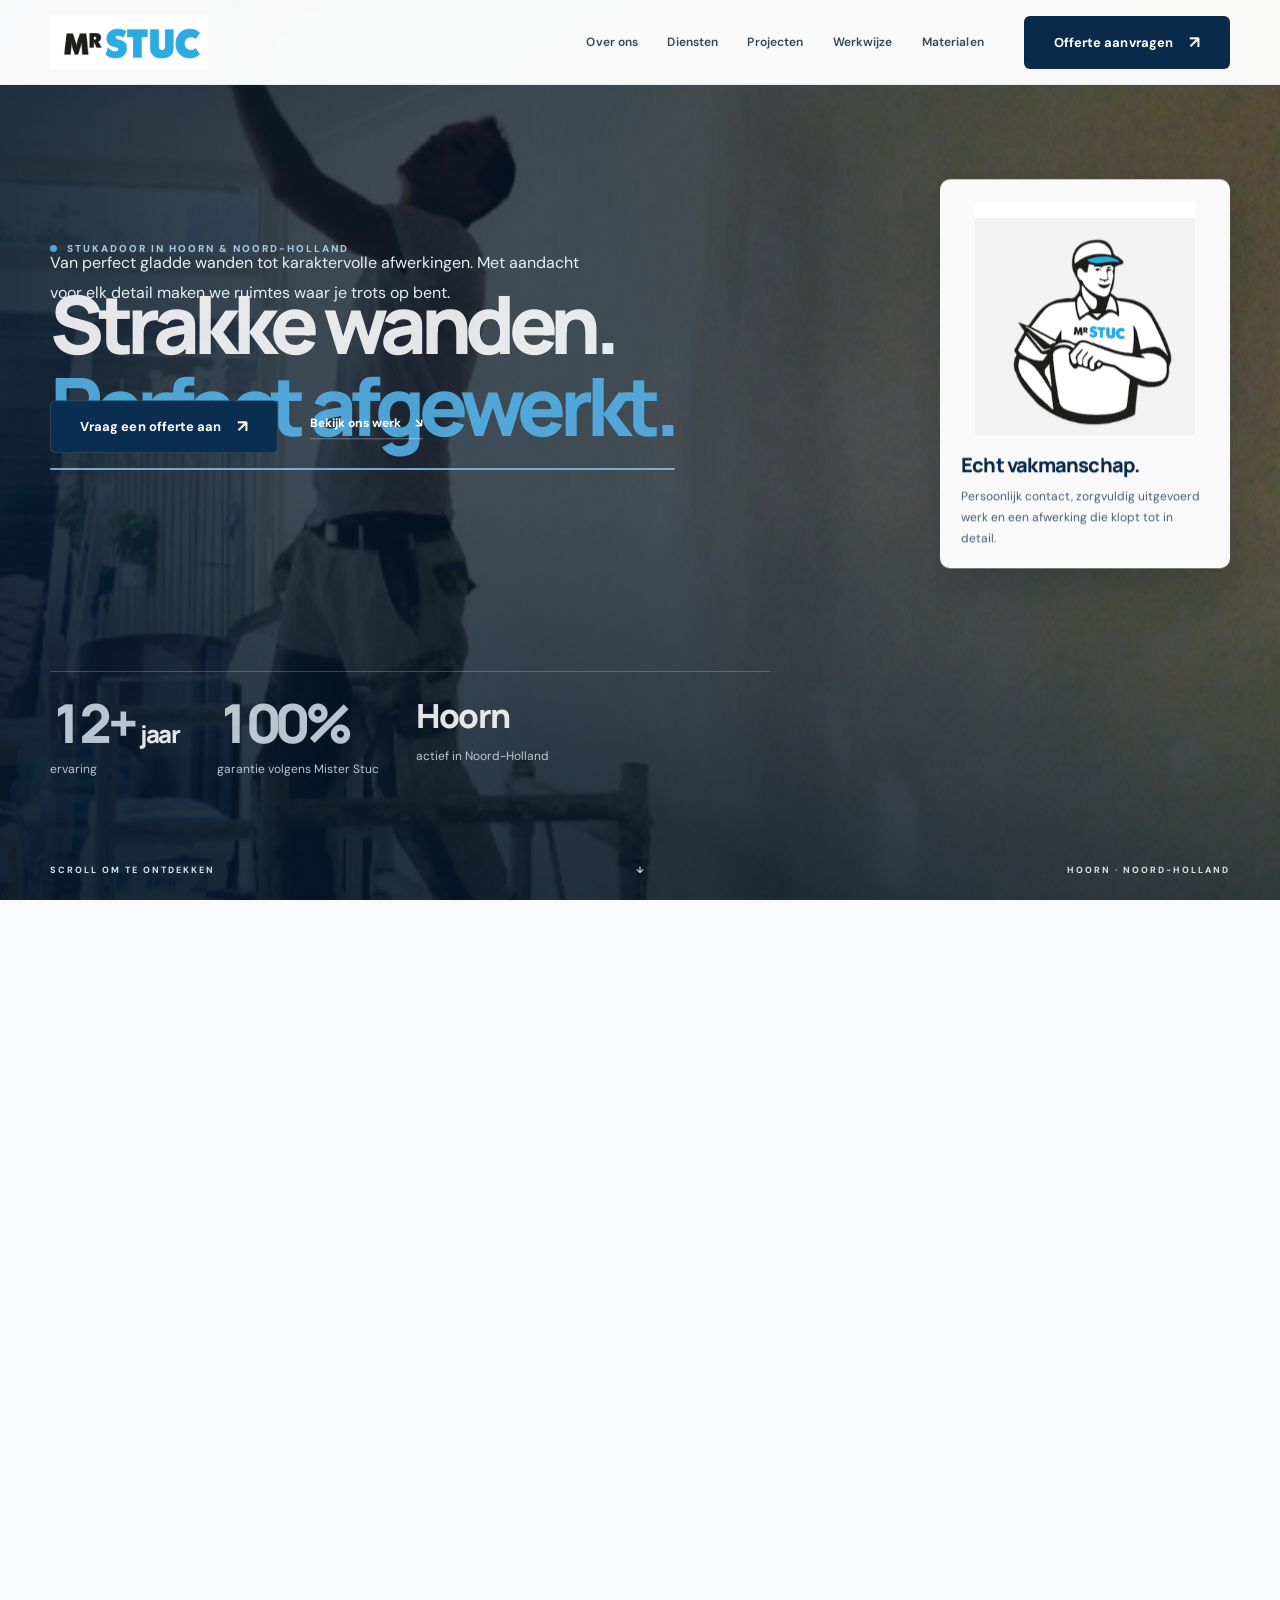
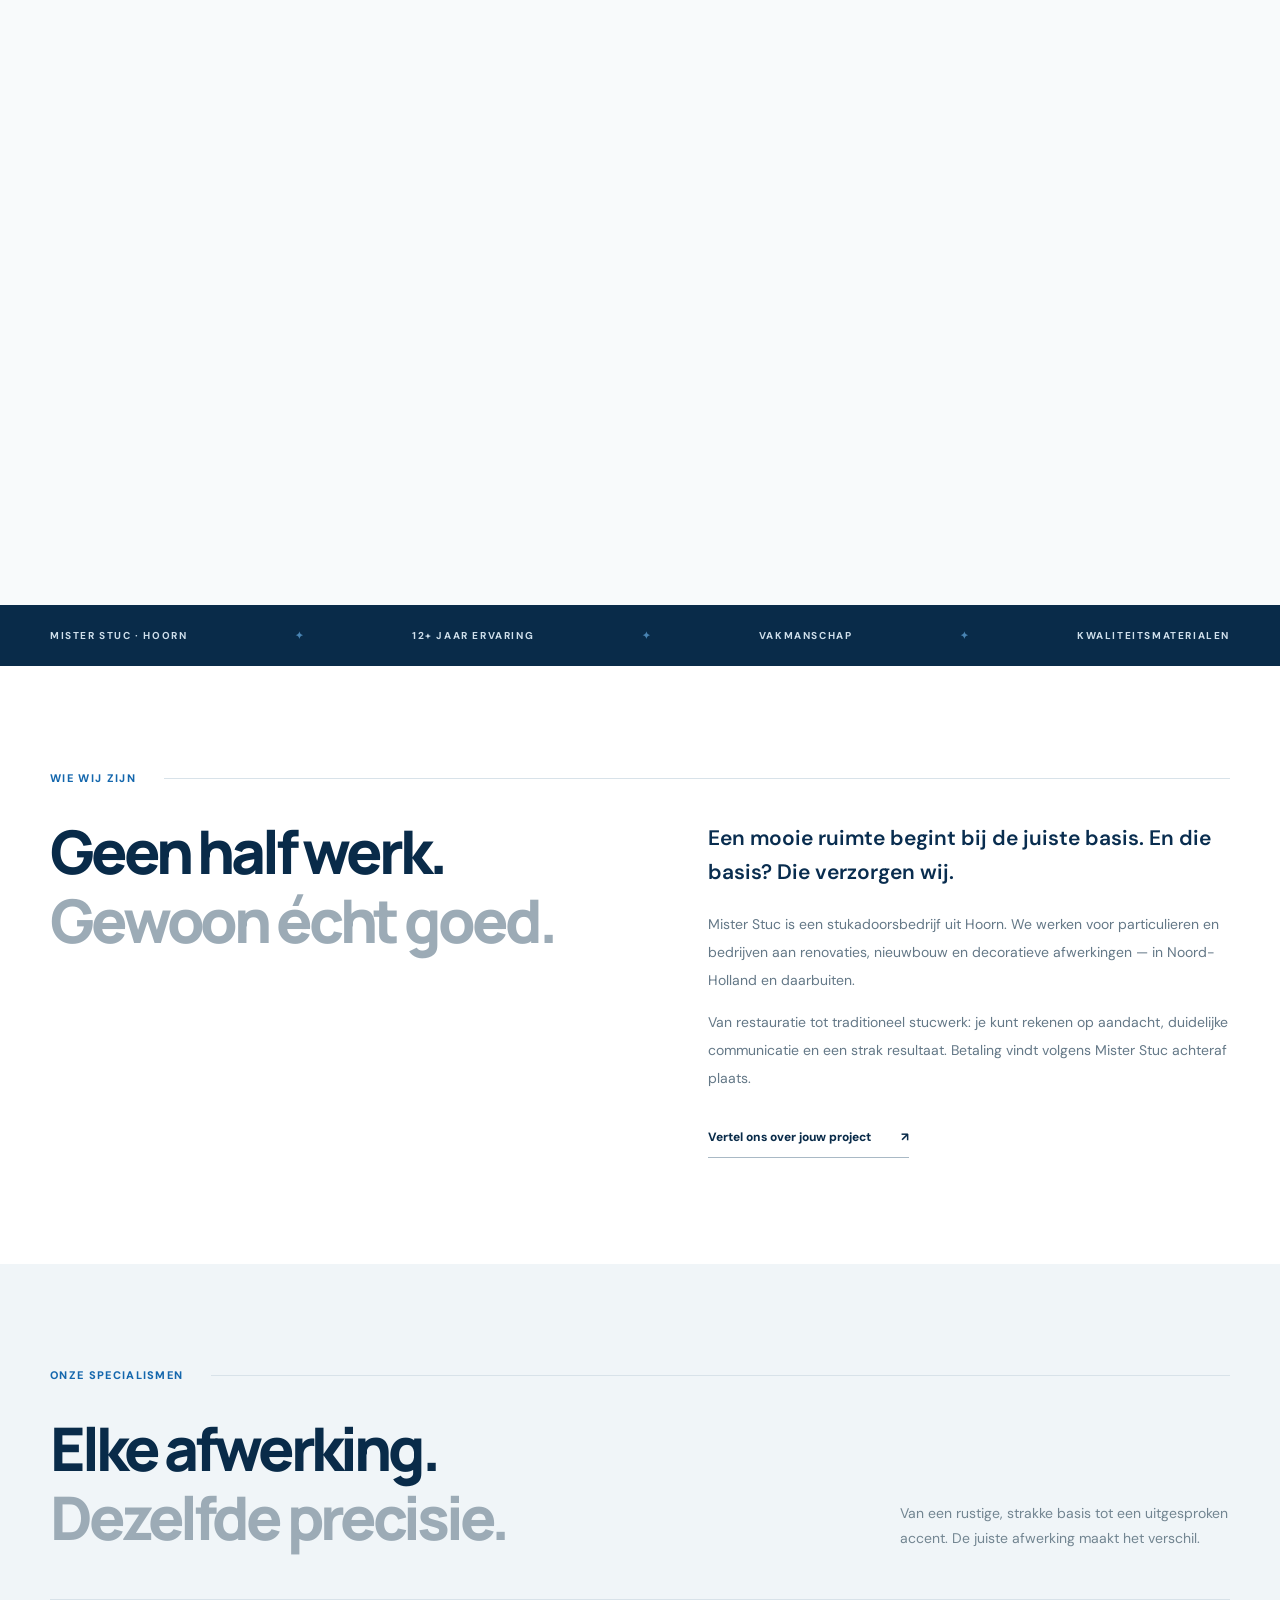
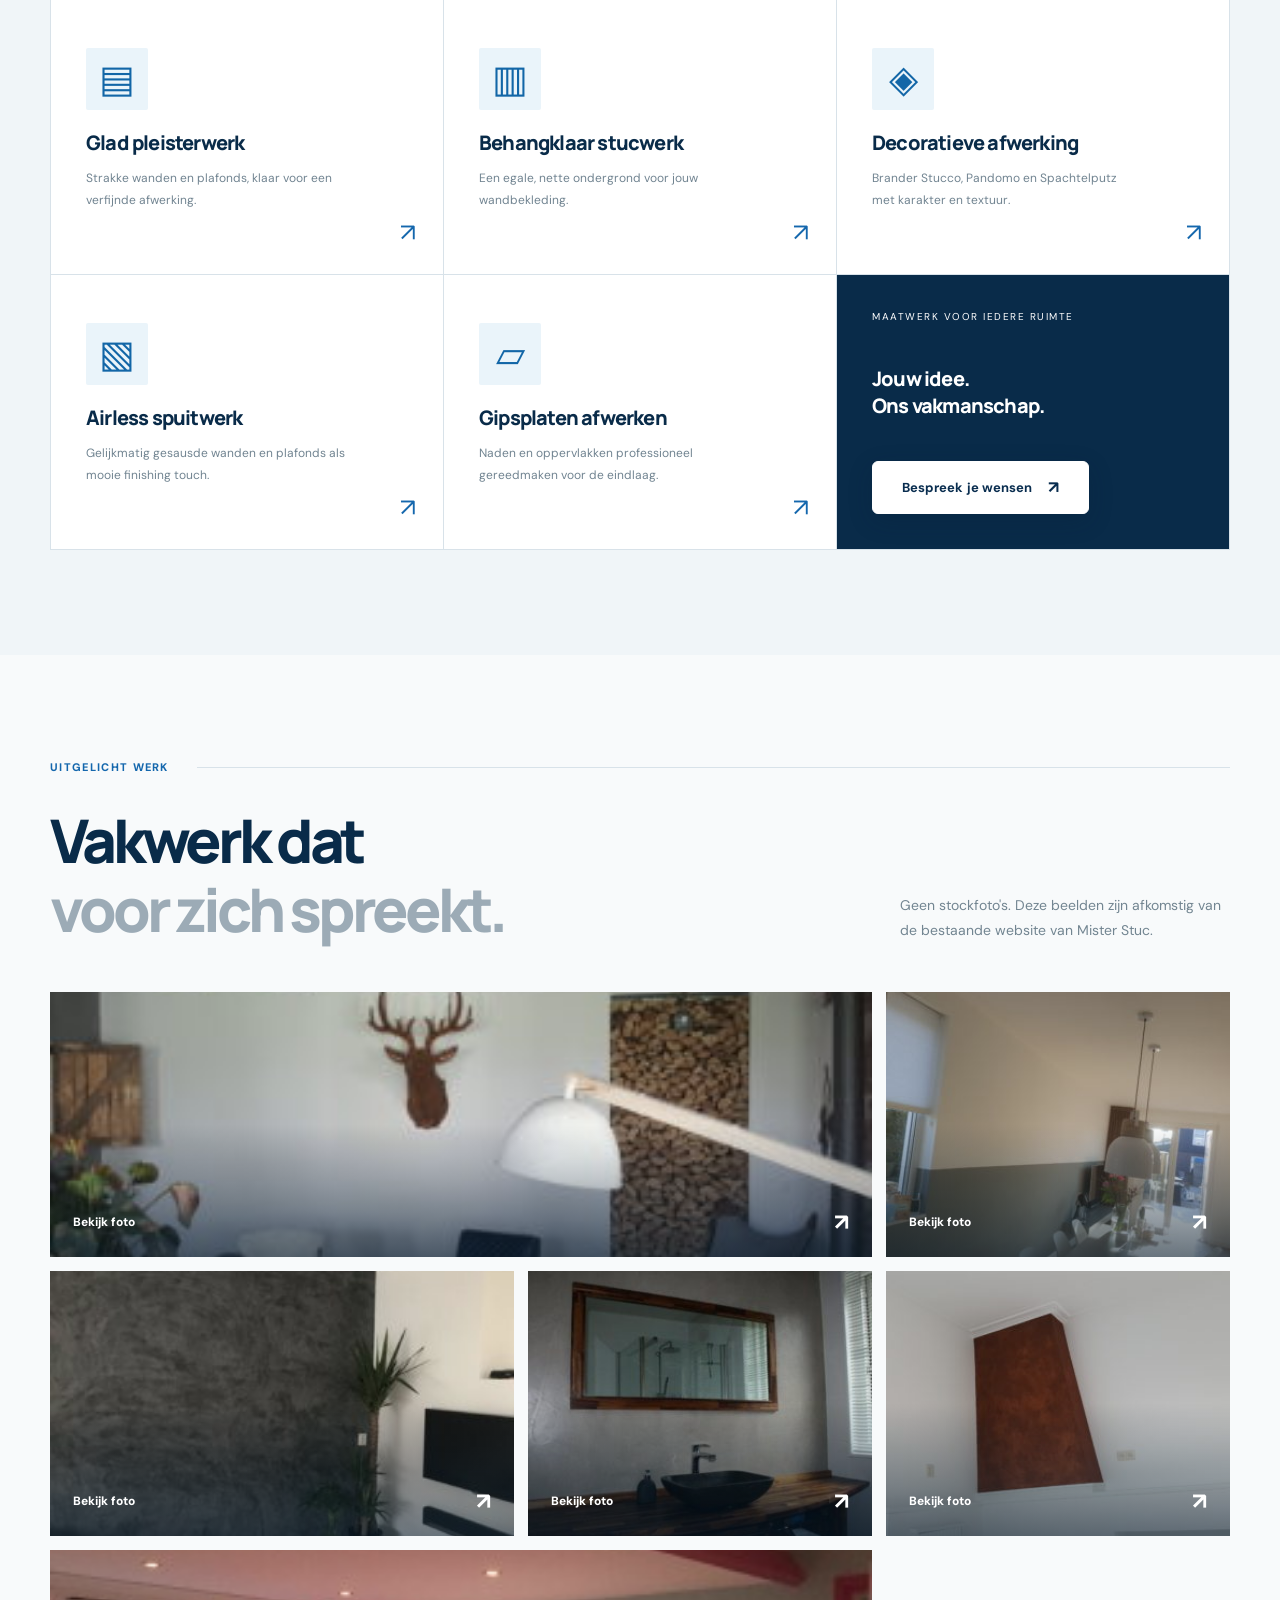
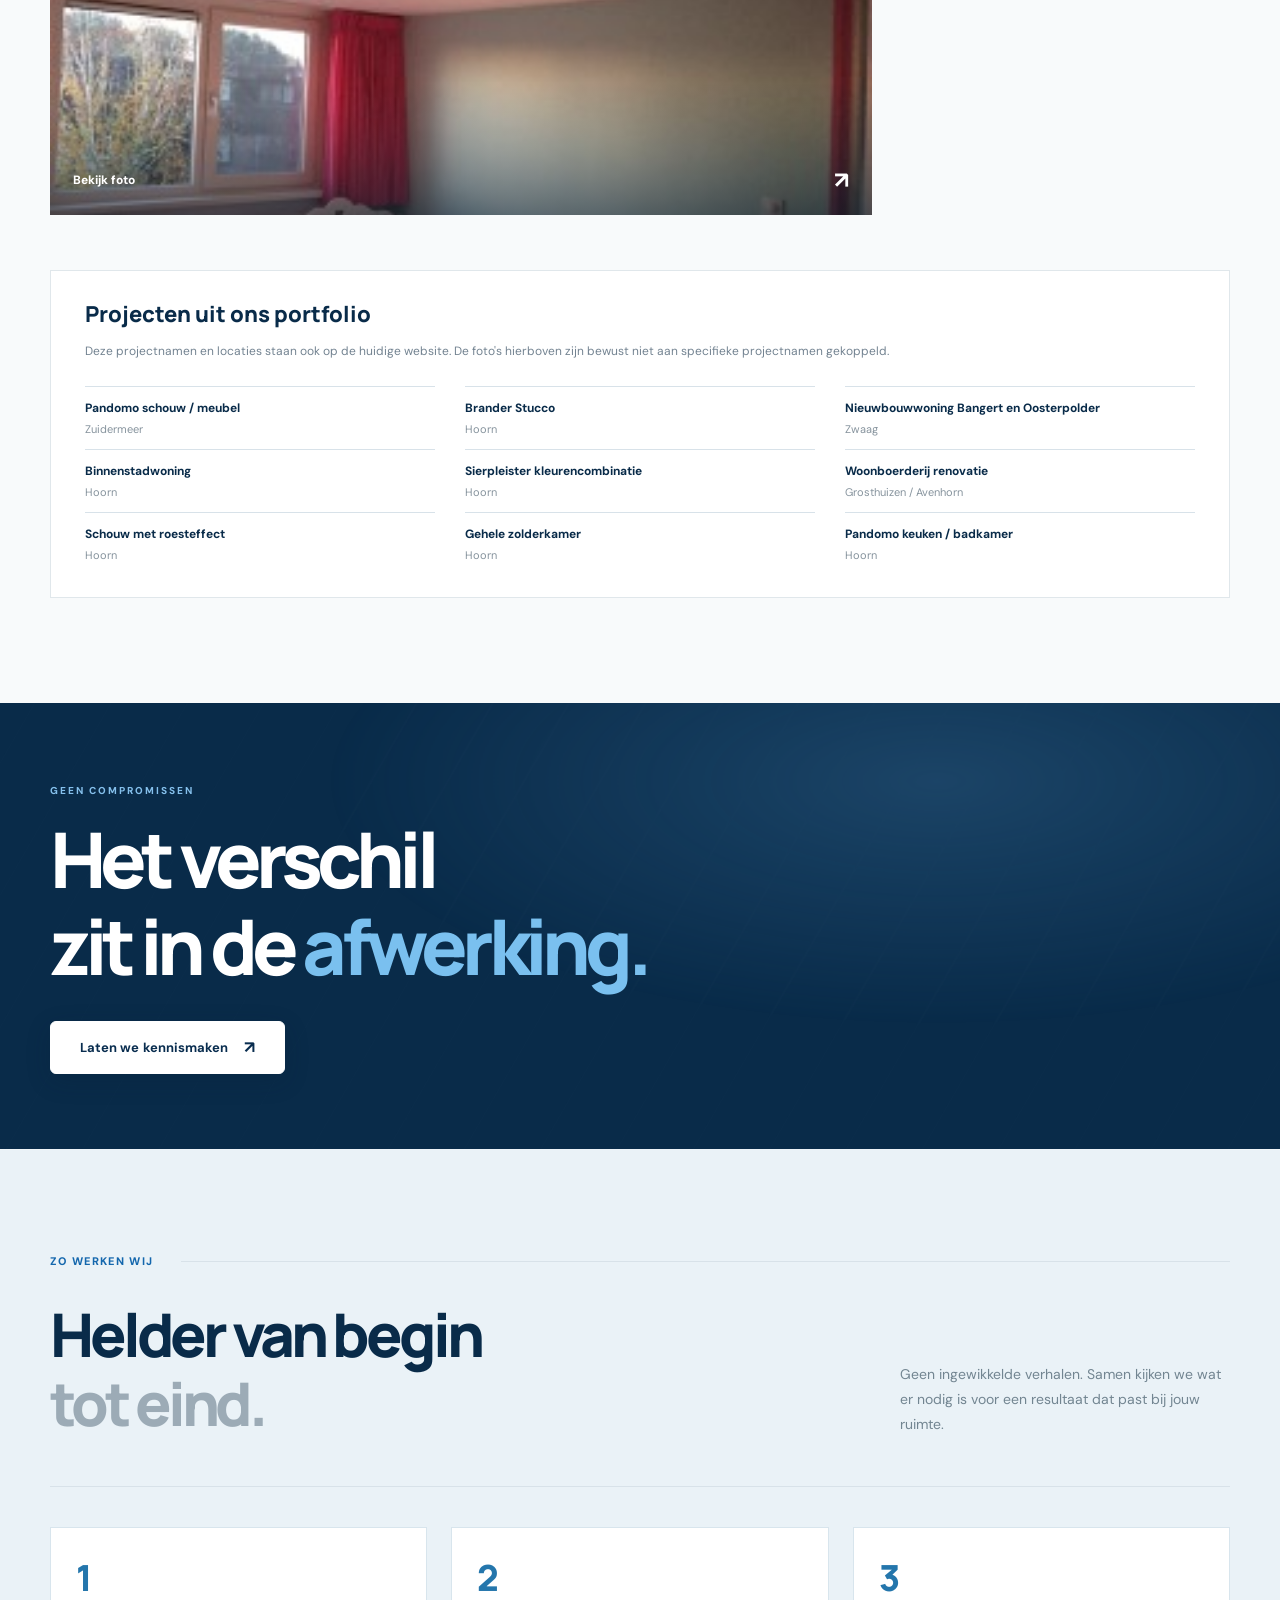
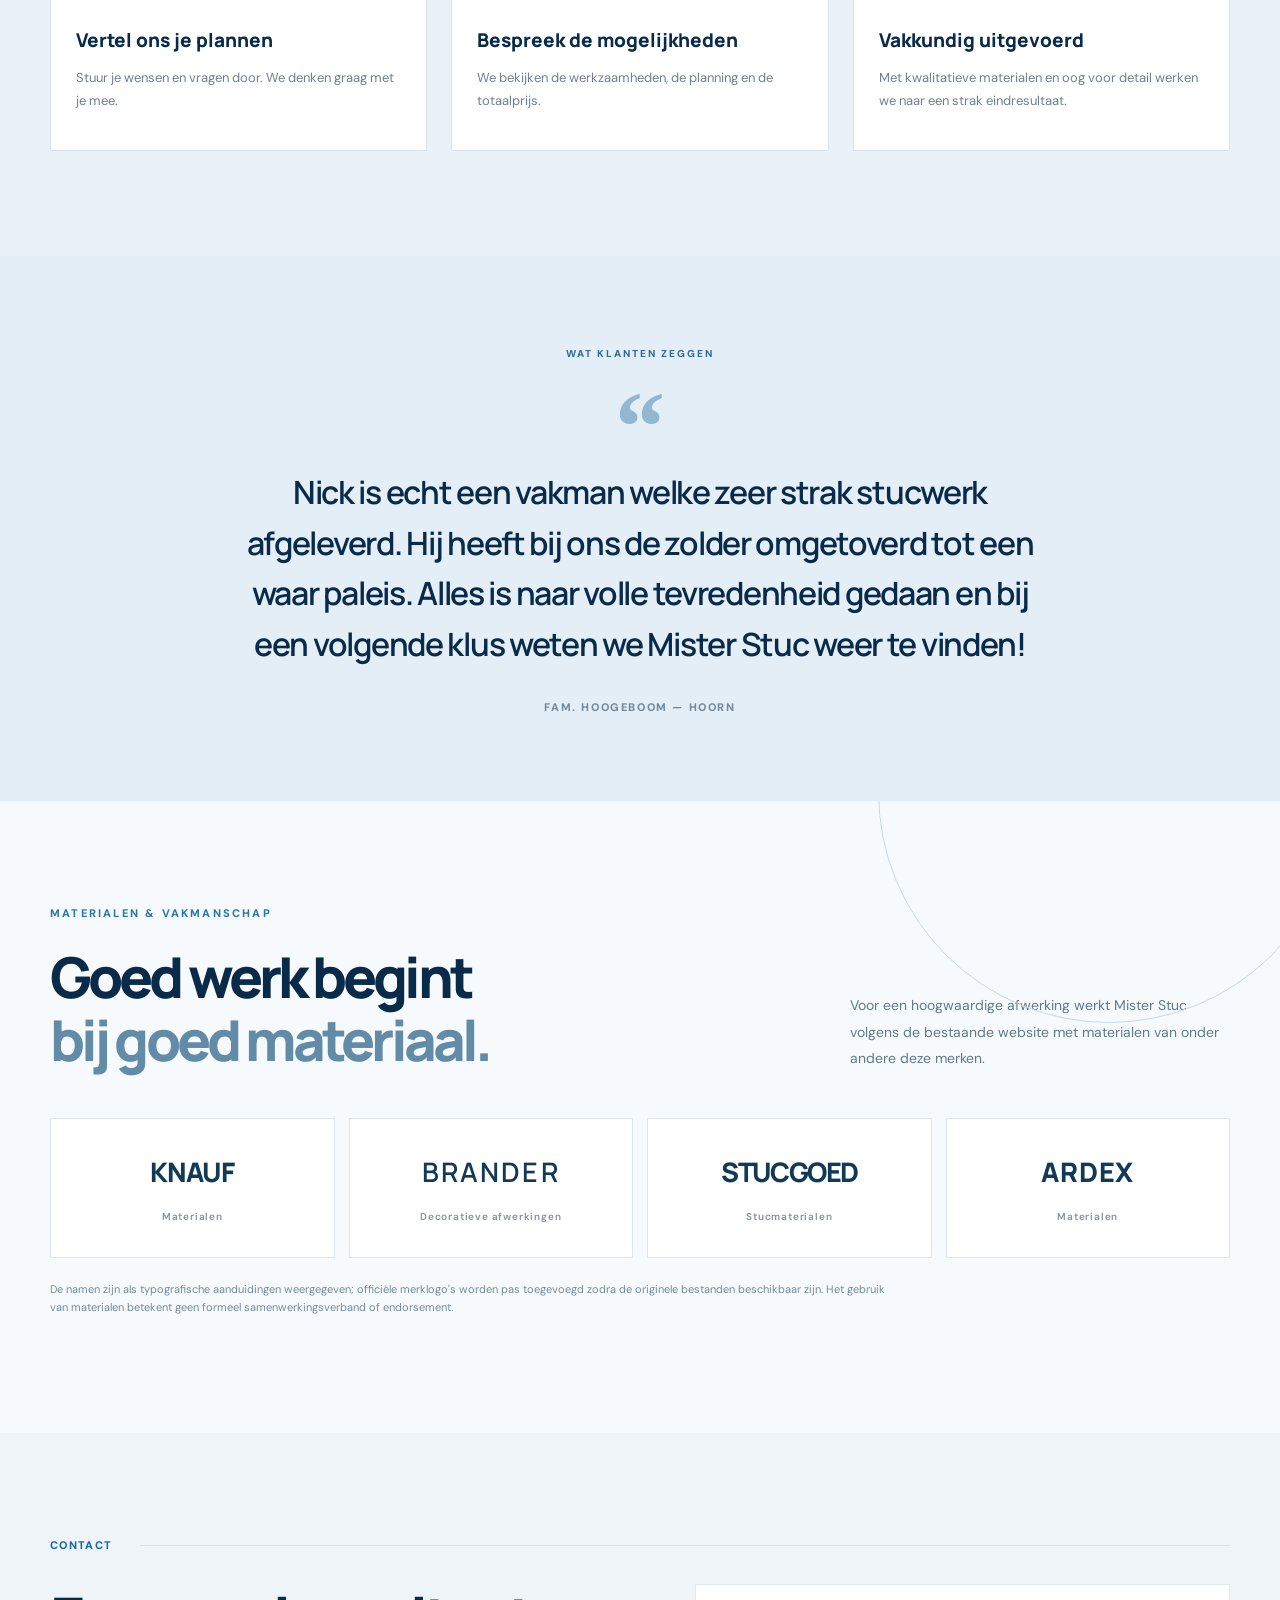
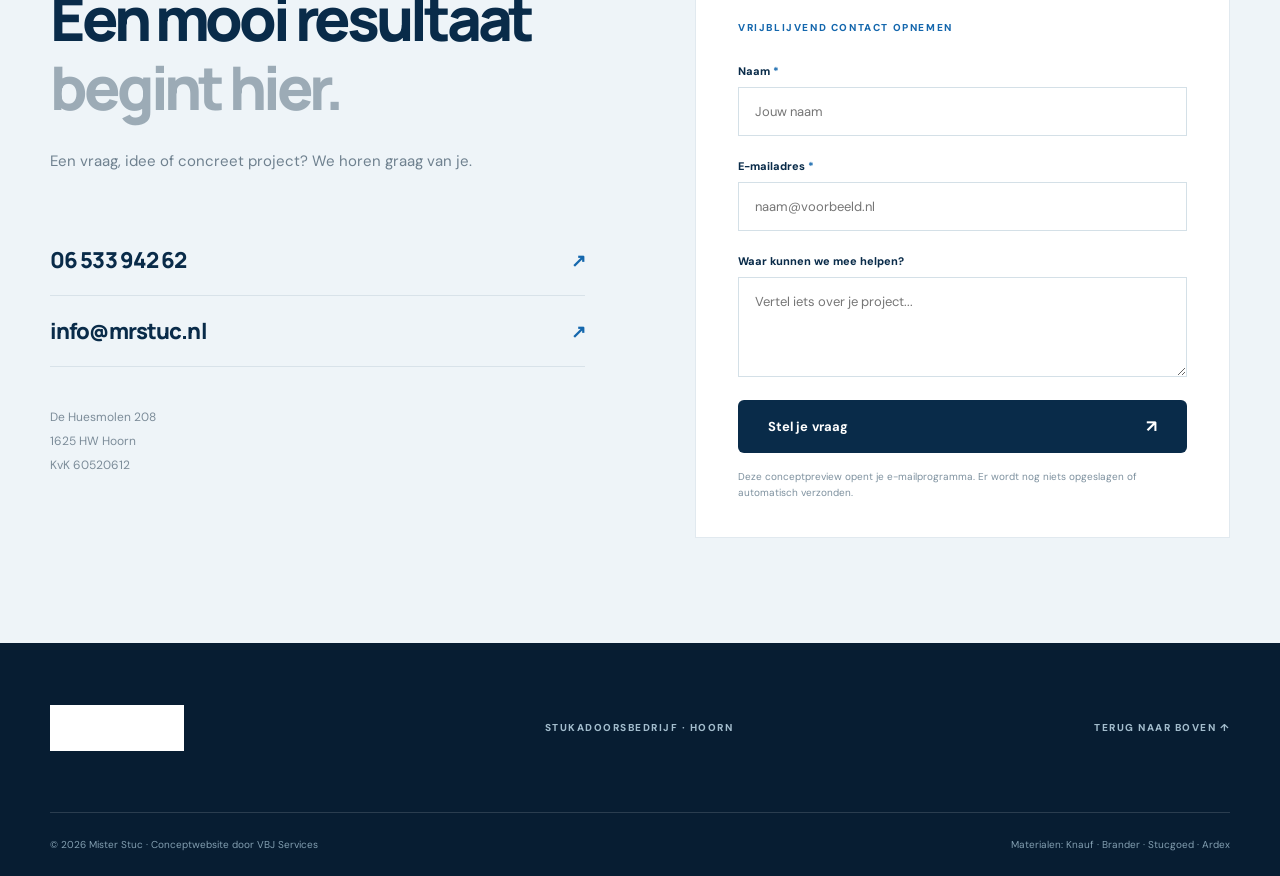
==== commit d23602ee: "v8" ====
--- a/preview-standalone.html
+++ b/preview-standalone.html
@@ -44,13 +44,125 @@
 .brand-disclaimer{margin-top:22px;font-size:11px;line-height:1.7;color:#758a98;max-width:850px}
 @media(max-width:850px){.brand-intro{flex-direction:column;align-items:start}.brands-grid{grid-template-columns:repeat(2,1fr)}}
 @media(max-width:520px){.brands-grid{gap:10px}.brand-tile{min-height:128px}.brand-lettering{font-size:18px}.brand-partners{padding-block:80px}}
+
+/* VBJ Services — Mister Stuc Premium V5. Brand: original navy & blue. */
+:root{--navy:#092b49;--deep:#071d32;--blue:#1467ad;--line:#d8e2e9;--warm:#f7f8f7}
+body{background:#f8fafb}
+.header{background:rgba(255,255,255,.97);border-color:#e6edf1}
+.nav{min-height:84px}.nav-links a{font-weight:600;letter-spacing:.01em}.nav-cta{border-radius:6px!important}
+.btn{border-radius:6px;letter-spacing:.005em;min-height:49px;gap:16px;justify-content:space-between}.btn span{font-size:17px}.btn:hover{transform:translateY(-2px)}
+.hero{background:#f2f6f9;min-height:690px;padding-top:84px}
+.hero-grid{grid-template-columns:1.02fr .98fr;gap:6%;min-height:600px}
+.hero-copy{padding:70px 0 45px}.hero h1{font-size:clamp(54px,6.3vw,96px);letter-spacing:-.078em;line-height:1.02;margin:25px 0 26px}.hero h1 em{color:#2379b8}.hero h1 em:after{height:2px;bottom:-10px;background:#87b9d8}
+.hero-copy>p{font-size:16px;line-height:1.85;color:#536b7c;max-width:460px}
+.hero-actions{margin:31px 0 55px}.hero-visual{height:570px;align-self:stretch;margin-top:32px;align-items:center}.hero-photo{width:95%;height:91%;border-radius:0;box-shadow:24px 24px 0 #dbe9f2}.hero-photo img{object-position:center 31%;filter:saturate(.82)}
+.hero-sticker{height:116px;width:116px;right:-6px;top:4%;background:#0b3558;box-shadow:0 15px 30px #071f3230;transform:rotate(8deg);letter-spacing:.07em}.sticker-cross{font-size:23px}
+.hero-facts strong{font-size:21px}.hero-facts span{font-size:11px}
+.trust-strip{background:#092b49}.trust-inner{padding:24px 0}
+.section{padding:105px 0}.section-label{margin-bottom:32px}.section h2,.brand-intro h2{letter-spacing:-.069em}
+.about.soft-section{background:#fff;box-shadow:0 0 0 100vmax #fff}.about-grid{gap:80px}
+.services{background:#f0f5f8}.service{min-height:275px;padding:35px;transition:transform .35s,box-shadow .35s,background .35s}.service-icon{border-radius:2px;background:#eaf4fa;color:#1266a7}.service h3{font-size:20px}
+.projects{background:#f8fafb}.gallery{grid-template-columns:1.35fr 1fr 1fr;grid-auto-rows:265px;gap:14px}.gallery-item{border-radius:0;box-shadow:none}.gallery-item:hover{box-shadow:none}.gallery-item img{filter:saturate(.88)}.gallery-wide{grid-column:span 2}.gallery-item>span{font-size:12px}
+.project-index{border-color:#e0e7eb;background:white}
+.statement{background:#092b49;min-height:410px}.statement-bg{opacity:.22}
+.process.soft-section{background:#eaf2f7;box-shadow:0 0 0 100vmax #eaf2f7}.step{border-radius:0;background:#fff;border:1px solid #d8e5ed;box-shadow:none}
+.quote{background:#e3eef6}.quote blockquote{line-height:1.58}
+.brand-partners{background:#f7fafc}.brand-tile{box-shadow:none;min-height:140px}
+.contact{background:#eef4f8}.contact-form{background:white;border:1px solid #e1e9ef}.contact-link{font-size:22px}
+.footer{background:#071d32}
+@media(max-width:900px){.hero-grid{gap:25px}.hero h1{font-size:clamp(49px,6vw,74px)}.hero-visual{height:520px}.gallery{grid-auto-rows:220px}}
+@media(max-width:760px){.nav{min-height:72px}.hero{padding-top:72px}.hero-grid{grid-template-columns:1fr;gap:10px}.hero-copy{padding:48px 0 0}.hero h1{font-size:clamp(51px,12vw,77px)}.hero-visual{height:430px;margin-top:0}.hero-photo{height:90%;width:88%}.hero-sticker{right:0}.section{padding:75px 0}.gallery{grid-template-columns:repeat(2,1fr);grid-auto-rows:185px}.gallery-wide{grid-column:span 2}.contact-grid{gap:35px}}
+@media(max-width:480px){.hero-visual{height:355px}.gallery{grid-template-columns:1fr;grid-auto-rows:220px}.gallery-wide{grid-column:span 1}.hero-facts{gap:12px}.hero-facts strong{font-size:17px}.hero-actions{gap:20px}.hero-sticker{width:95px;height:95px;font-size:9px}.section h2{font-size:39px}}
+
+
+/* V6 — original logos + background hero */
+.brand{display:flex;align-items:center;min-height:44px}.brand-logo{display:block;height:54px;width:auto;max-width:240px;object-fit:contain}.footer-logo-image img{display:block;height:46px;width:auto;max-width:220px;object-fit:contain;filter:brightness(0) invert(1)}
+.hero.hero-background{position:relative;min-height:860px;background:#0b2e50;overflow:hidden;isolation:isolate}.hero-background .hero-bg{position:absolute;inset:0;background-image:url('[data-uri]');background-size:cover;background-position:center 34%;transform:translate3d(0,var(--parallax,0px),0) scale(1.06);will-change:transform}.hero-background .hero-overlay{position:absolute;inset:0;background:linear-gradient(90deg,rgba(7,26,42,.86) 0%,rgba(7,26,42,.73) 35%,rgba(7,26,42,.28) 100%),linear-gradient(180deg,rgba(8,30,48,.18),rgba(8,30,48,.48) 100%)}.hero-background .hero-grid{position:relative;z-index:2;grid-template-columns:minmax(0,1fr) 330px;gap:42px;align-items:end;min-height:690px;padding-top:130px;padding-bottom:76px}.hero-background .hero-copy{padding:0;max-width:720px}.hero-background .hero-copy .eyebrow{color:#b5dcf7}.hero-background .hero-copy .eyebrow-dot{background:#55b4ea}.hero-background h1{color:#fff;max-width:780px}.hero-background h1 em{color:#55b4ea}.hero-background .hero-copy>p{color:#e4eef5;max-width:570px}.hero-background .text-link{color:#fff;border-bottom-color:rgba(255,255,255,.35)}.hero-background .hero-facts{border-top:1px solid rgba(255,255,255,.24)}.hero-background .hero-facts strong{color:#fff}.hero-background .hero-facts span{color:#d0dce6}.hero-brand-card{position:relative;z-index:2;justify-self:end;align-self:center;width:100%;max-width:290px;background:rgba(255,255,255,.94);border:1px solid rgba(255,255,255,.5);box-shadow:0 22px 46px rgba(3,17,29,.22);padding:22px 20px 18px;border-radius:10px;backdrop-filter:blur(6px)}.hero-mascot{width:100%;height:auto;display:block;margin:0 auto 16px auto;max-width:220px}.hero-card-copy{display:flex;flex-direction:column;gap:8px}.hero-card-copy strong{font:800 20px var(--display);color:var(--navy);letter-spacing:-.04em}.hero-card-copy span{font-size:12px;line-height:1.75;color:#637887}.hero-background .hero-bottom{position:relative;z-index:2;color:#d7e4ee;padding-top:0;padding-bottom:24px}.hero-background .btn-primary{background:#0b2e50;border:1px solid rgba(255,255,255,.12)}.hero-background .btn-primary:hover{background:#1467ad}.hero-background .btn:before{background:linear-gradient(120deg,#2077b5,#54b7ec)}
+@media(max-width:980px){.hero-background .hero-grid{grid-template-columns:1fr;gap:28px;align-items:end}.hero-brand-card{justify-self:start;max-width:340px}}
+@media(max-width:760px){.brand-logo{height:42px;max-width:180px}.hero.hero-background{min-height:760px}.hero-background .hero-grid{padding-top:104px;padding-bottom:44px;min-height:610px}.hero-background .hero-copy>p{max-width:100%}.hero-brand-card{max-width:260px;padding:18px}.hero-mascot{max-width:170px}.footer-logo-image img{height:34px}}
+@media(max-width:480px){.hero.hero-background{min-height:710px}.hero-background .hero-grid{padding-top:98px;padding-bottom:28px;min-height:560px}.hero-brand-card{max-width:220px}.hero-card-copy strong{font-size:18px}.hero-card-copy span{font-size:11px;line-height:1.6}}
+
+/* Accessible hero branding and reduced-motion controls */
+.hero-background .hero-brand-card{background:rgba(255,255,255,.97)}
+.hero-background .hero-card-copy span{color:#455f72}
+@media(max-width:760px){.hero-background .hero-grid{padding-top:70px}.hero.hero-background{padding-top:72px}}
+@media(prefers-reduced-motion:reduce){.hero-background .hero-bg{transform:none!important;will-change:auto}}
+
+/* V7 – scroll-driven pinned cinematic hero, preserving the V6 branding and all features */
+.hero-scroll-scene{position:relative;height:245vh;min-height:1400px}
+.hero-scroll-scene .hero.hero-background{
+ position:sticky;top:0;height:100vh;min-height:600px;
+ padding-top:0;overflow:hidden;display:flex;flex-direction:column;justify-content:space-between
+}
+.hero-scroll-scene .hero-background .hero-grid{
+ width:min(1320px,calc(100% - 100px));flex:1;min-height:0;
+ padding-top:105px;padding-bottom:45px;align-items:center;
+}
+.hero-scroll-scene .hero-background .hero-copy{transform:translate3d(0,0,0);will-change:transform}
+.hero-scroll-scene .hero-background .hero-copy .eyebrow,
+.hero-scroll-scene .hero-background h1,
+.hero-scroll-scene .hero-background .hero-copy>p,
+.hero-scroll-scene .hero-background .hero-actions,
+.hero-scroll-scene .hero-background .hero-facts{
+ will-change:transform,opacity;transition:none
+}
+.hero-scroll-scene .hero-background .hero-bg{background-position:center 33%;will-change:transform}
+.hero-scroll-scene .hero-background .hero-overlay{background:linear-gradient(90deg,rgba(5,23,39,.88),rgba(5,23,39,.69) 47%,rgba(5,23,39,.30)),linear-gradient(0deg,rgba(5,23,39,.47),transparent 45%)}
+.hero-scroll-scene .hero-background .hero-brand-card{transform:translate3d(0,0,0);will-change:transform,opacity;transition:none}
+.hero-scroll-scene .hero-background .hero-facts.scroll-stats{
+ opacity:1;transform:none;filter:none;pointer-events:auto
+}
+.hero-scroll-scene .hero-background .hero-bottom{width:min(1320px,calc(100% - 100px));flex-shrink:0}
+.hero-scroll-scene .hero-background .hero-copy>p{max-width:550px}
+.hero-scroll-scene .hero-background .hero-card-copy span{font-size:12px}
+@media(max-width:1100px){
+ .hero-scroll-scene .hero-background .hero-grid{width:min(100% - 60px,1320px);grid-template-columns:minmax(0,1fr) 230px;gap:18px}
+ .hero-scroll-scene .hero-background .hero-brand-card{max-width:220px}
+}
+@media(max-width:760px){
+ .hero-scroll-scene{height:225svh;min-height:1080px}
+ .hero-scroll-scene .hero.hero-background{height:100svh;min-height:620px}
+ .hero-scroll-scene .hero-background .hero-grid{width:calc(100% - 38px);display:flex;flex-direction:column;align-items:flex-start;justify-content:center;gap:10px;padding-top:90px;padding-bottom:12px}
+ .hero-scroll-scene .hero-background .hero-copy{width:100%}
+ .hero-scroll-scene .hero-background h1{font-size:clamp(40px,10vw,65px);margin:17px 0}
+ .hero-scroll-scene .hero-background .hero-copy>p{font-size:13px;line-height:1.65}
+ .hero-scroll-scene .hero-background .hero-actions{margin:20px 0 23px}
+ .hero-scroll-scene .hero-background .hero-brand-card{display:none}
+ .hero-scroll-scene .hero-background .hero-bottom{width:calc(100% - 38px);padding-bottom:14px}
+ .hero-scroll-scene .hero-background .hero-bg{background-position:57% 30%}
+}
+@media(max-width:390px){
+ .hero-scroll-scene .hero-background h1{font-size:39px}
+ .hero-scroll-scene .hero-background .hero-copy>p{font-size:12px}
+}
+@media(prefers-reduced-motion:reduce){
+ .hero-scroll-scene{height:auto;min-height:0}
+ .hero-scroll-scene .hero.hero-background{position:relative;height:auto;min-height:740px}
+ .hero-scroll-scene .hero-background .hero-grid{min-height:650px}
+}
+
+/* V8 — much larger, always-accurate stat values; animation is a one-shot trigger */
+.hero-background .hero-facts strong{font-size:24px;line-height:1.05;letter-spacing:-.045em;white-space:nowrap}
+.hero-background .hero-facts .count-up{font-size:clamp(40px,4.2vw,62px);font-weight:800;line-height:.99;letter-spacing:-.07em;font-variant-numeric:tabular-nums;display:inline-block}
+.hero-background .hero-facts>div:nth-child(3) strong{font-size:clamp(23px,2.6vw,35px);line-height:1.2}
+.hero-background .hero-facts>div{gap:11px}
+.hero-background .hero-facts>div>span{font-size:12px;line-height:1.55;max-width:180px}
+.hero-scroll-scene .hero-background .hero-facts.scroll-stats{opacity:1;filter:none;pointer-events:auto}
+@media(max-width:760px){
+ .hero-background .hero-facts{gap:18px;justify-content:space-between}
+ .hero-background .hero-facts strong{font-size:15px}
+ .hero-background .hero-facts .count-up{font-size:clamp(33px,8vw,45px)}
+ .hero-background .hero-facts>div:nth-child(3) strong{font-size:22px}
+ .hero-background .hero-facts>div>span{font-size:10px}
+}
+@media(max-width:380px){.hero-background .hero-facts{gap:9px}.hero-background .hero-facts .count-up{font-size:31px}}
 </style></head>
-<body><div class="progress" id="progress"></div><header class="header" id="header"><div class="wrap nav"><a aria-label="Mister Stuc, naar boven" class="brand" href="#top" title="Typografisch conceptlogo — origineel Mister Stuc-logo kan later worden geplaatst"><span class="brand-icon">M<span>.</span></span><span class="brand-title">MISTER<span>STUC</span><small>STUKADOORSBEDRIJF</small></span></a><nav aria-label="Hoofdnavigatie" class="nav-links" id="navLinks"><a href="#over">Over ons</a><a href="#diensten">Diensten</a><a href="#projecten">Projecten</a><a href="#werkwijze">Werkwijze</a><a href="#merken">Materialen</a><a class="nav-mobile-cta" href="#contact">Offerte aanvragen</a></nav><a class="btn btn-primary nav-cta" href="#contact">Offerte aanvragen <span>↗</span></a><button aria-controls="navLinks" aria-expanded="false" aria-label="Menu openen" class="menu-btn" id="menuBtn" type="button"><span></span><span></span></button></div></header>
-<main id="top"><section class="hero"><div class="hero-grid wrap"><div class="hero-copy"><div class="eyebrow"><span class="eyebrow-dot"></span> STUKADOOR IN HOORN &amp; NOORD-HOLLAND</div><h1>Strak werk.<br/><em>Tot in detail.</em></h1><p>Van perfect gladde wanden tot karaktervolle afwerkingen. Met aandacht voor elk detail maken we ruimtes waar je trots op bent.</p><div class="hero-actions"><a class="btn btn-primary btn-large" href="#contact">Vraag een offerte aan <span>↗</span></a><a class="text-link" href="#projecten">Bekijk ons werk <span>↘</span></a></div><div class="hero-facts scroll-stats" id="scrollStats"><div><strong><span aria-label="12+" class="count-up" data-step="2" data-suffix="+" data-target="12">0+</span> jaar</strong><span>ervaring*</span></div><div><strong><span aria-label="100%" class="count-up" data-step="5" data-suffix="%" data-target="100">0%</span></strong><span>garantie volgens Mister Stuc</span></div><div><strong>Hoorn</strong><span>actief in Noord-Holland</span></div></div></div><div class="hero-visual"><div class="hero-photo" data-parallax=""><img alt="Stukadoor van Mister Stuc aan het werk aan een plafond" fetchpriority="high" src="[data-uri]